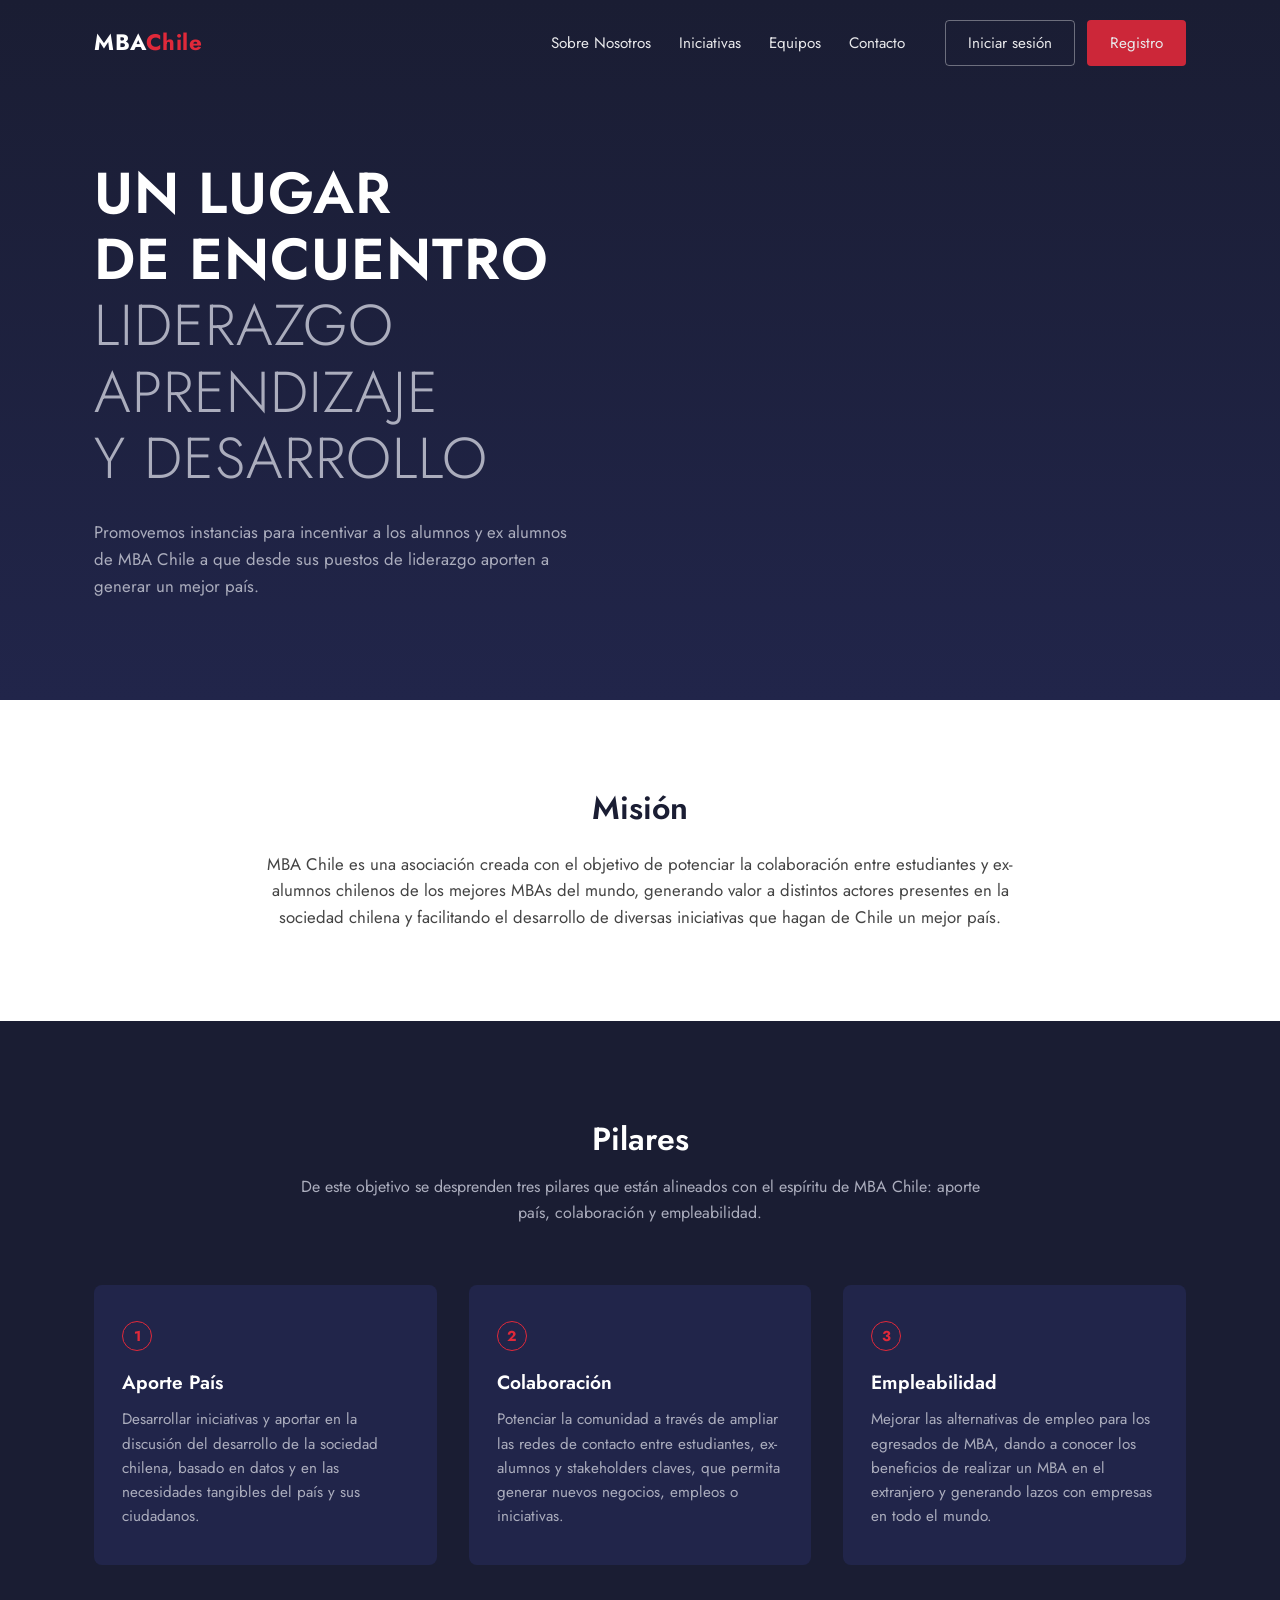
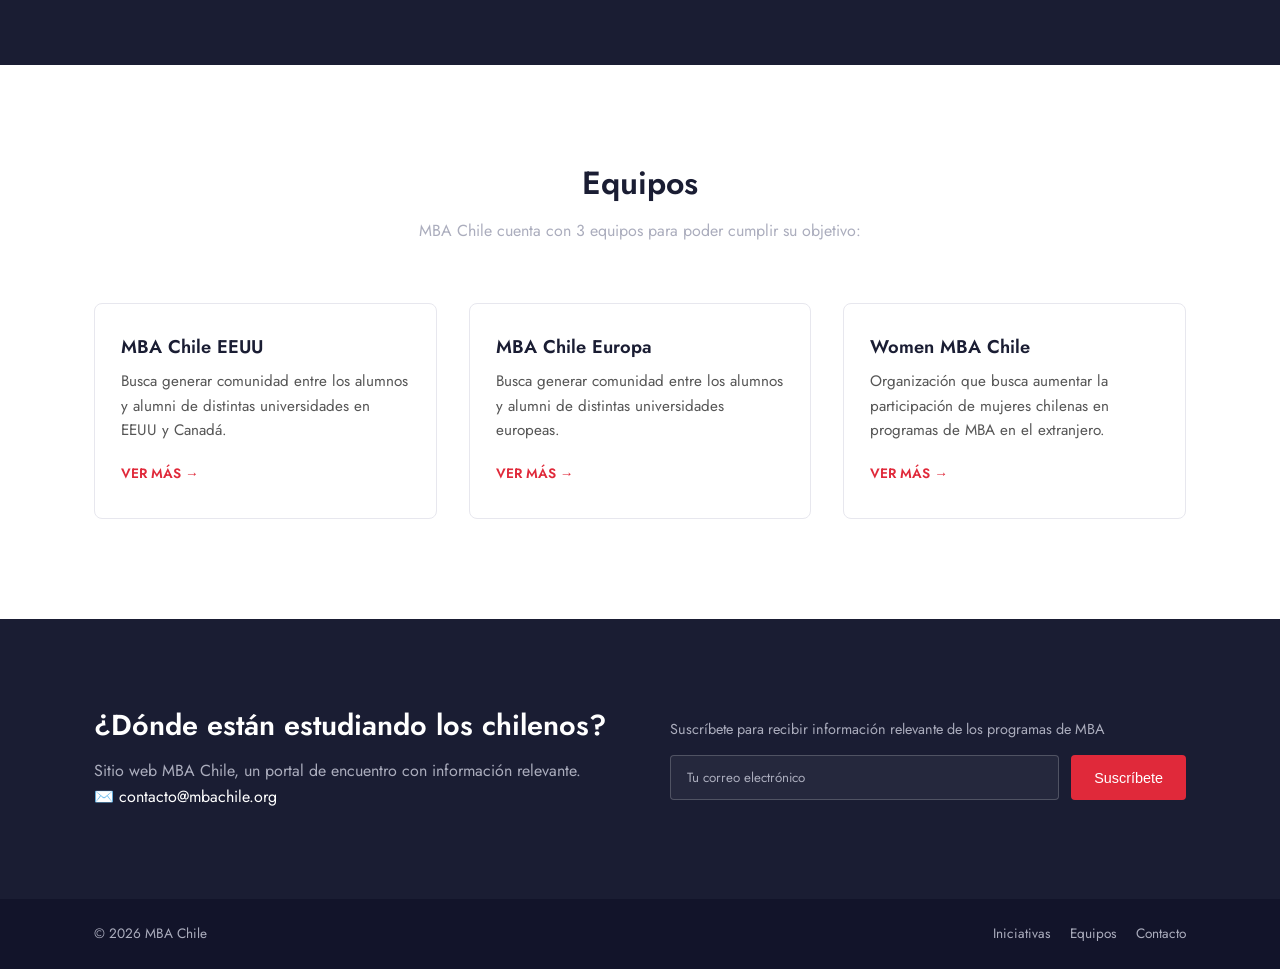
==== index.html @ 4d504f26 "Primera versión de la home de mbachile.org Basada en el estilo visual de mbachile.com: fondo azul ma" ====
<!DOCTYPE html>
<html lang="es">
<head>
  <meta charset="UTF-8">
  <meta name="viewport" content="width=device-width, initial-scale=1.0">
  <title>MBA Chile — Un lugar de encuentro</title>
  <meta name="description" content="MBA Chile: liderazgo, aprendizaje y desarrollo. Promovemos la colaboración entre estudiantes y ex-alumnos chilenos de los mejores MBAs del mundo.">
  <link rel="preconnect" href="https://fonts.googleapis.com">
  <link rel="preconnect" href="https://fonts.gstatic.com" crossorigin>
  <link href="https://fonts.googleapis.com/css2?family=Jost:wght@300;400;500;600;700&display=swap" rel="stylesheet">
  <link rel="stylesheet" href="css/style.css">
</head>
<body>

  <header class="site-header">
    <div class="container header-inner">
      <a href="#" class="logo">MBA<span>Chile</span></a>

      <button class="nav-toggle" id="navToggle" aria-label="Abrir menú" aria-expanded="false">
        <span></span><span></span><span></span>
      </button>

      <nav class="main-nav" id="mainNav">
        <ul>
          <li><a href="#mision">Sobre Nosotros</a></li>
          <li><a href="#pilares">Iniciativas</a></li>
          <li><a href="#equipos">Equipos</a></li>
          <li><a href="#contacto">Contacto</a></li>
        </ul>
        <div class="nav-actions">
          <a href="#" class="btn btn-ghost">Iniciar sesión</a>
          <a href="#" class="btn btn-primary">Registro</a>
        </div>
      </nav>
    </div>
  </header>

  <main>
    <section class="hero">
      <div class="container hero-inner">
        <h1>UN LUGAR<br>DE ENCUENTRO<br><span>LIDERAZGO</span><br><span>APRENDIZAJE</span><br><span>Y DESARROLLO</span></h1>
        <p class="hero-text">
          Promovemos instancias para incentivar a los alumnos y ex alumnos de MBA Chile
          a que desde sus puestos de liderazgo aporten a generar un mejor país.
        </p>
      </div>
    </section>

    <section id="mision" class="mision">
      <div class="container">
        <h2>Misión</h2>
        <p>
          MBA Chile es una asociación creada con el objetivo de potenciar la colaboración entre
          estudiantes y ex-alumnos chilenos de los mejores MBAs del mundo, generando valor a
          distintos actores presentes en la sociedad chilena y facilitando el desarrollo de
          diversas iniciativas que hagan de Chile un mejor país.
        </p>
      </div>
    </section>

    <section id="pilares" class="pilares">
      <div class="container">
        <h2>Pilares</h2>
        <p class="section-intro">
          De este objetivo se desprenden tres pilares que están alineados con el espíritu de MBA Chile:
          aporte país, colaboración y empleabilidad.
        </p>

        <div class="pilar-grid">
          <article class="pilar-card">
            <span class="pilar-num">1</span>
            <h3>Aporte País</h3>
            <p>Desarrollar iniciativas y aportar en la discusión del desarrollo de la sociedad
               chilena, basado en datos y en las necesidades tangibles del país y sus ciudadanos.</p>
          </article>

          <article class="pilar-card">
            <span class="pilar-num">2</span>
            <h3>Colaboración</h3>
            <p>Potenciar la comunidad a través de ampliar las redes de contacto entre estudiantes,
               ex-alumnos y stakeholders claves, que permita generar nuevos negocios, empleos o iniciativas.</p>
          </article>

          <article class="pilar-card">
            <span class="pilar-num">3</span>
            <h3>Empleabilidad</h3>
            <p>Mejorar las alternativas de empleo para los egresados de MBA, dando a conocer los
               beneficios de realizar un MBA en el extranjero y generando lazos con empresas en todo el mundo.</p>
          </article>
        </div>
      </div>
    </section>

    <section id="equipos" class="equipos">
      <div class="container">
        <h2>Equipos</h2>
        <p class="section-intro">MBA Chile cuenta con 3 equipos para poder cumplir su objetivo:</p>

        <div class="equipo-grid">
          <article class="equipo-card">
            <h3>MBA Chile EEUU</h3>
            <p>Busca generar comunidad entre los alumnos y alumni de distintas universidades en EEUU y Canadá.</p>
            <a href="#" class="link-arrow">VER MÁS →</a>
          </article>

          <article class="equipo-card">
            <h3>MBA Chile Europa</h3>
            <p>Busca generar comunidad entre los alumnos y alumni de distintas universidades europeas.</p>
            <a href="#" class="link-arrow">VER MÁS →</a>
          </article>

          <article class="equipo-card">
            <h3>Women MBA Chile</h3>
            <p>Organización que busca aumentar la participación de mujeres chilenas en programas de MBA en el extranjero.</p>
            <a href="#" class="link-arrow">VER MÁS →</a>
          </article>
        </div>
      </div>
    </section>

    <section id="contacto" class="newsletter">
      <div class="container newsletter-inner">
        <div>
          <h2>¿Dónde están estudiando los chilenos?</h2>
          <p>Sitio web MBA Chile, un portal de encuentro con información relevante.</p>
          <p class="contact-email">✉️ <a href="mailto:contacto@mbachile.org">contacto@mbachile.org</a></p>
        </div>
        <form class="newsletter-form" id="newsletterForm">
          <label for="email">Suscríbete para recibir información relevante de los programas de MBA</label>
          <div class="form-row">
            <input type="email" id="email" name="email" placeholder="Tu correo electrónico" required>
            <button type="submit" class="btn btn-primary">Suscríbete</button>
          </div>
        </form>
      </div>
    </section>
  </main>

  <footer class="site-footer">
    <div class="container footer-inner">
      <span>© <span id="year"></span> MBA Chile</span>
      <nav class="footer-nav">
        <a href="#pilares">Iniciativas</a>
        <a href="#equipos">Equipos</a>
        <a href="#contacto">Contacto</a>
      </nav>
    </div>
  </footer>

  <script src="js/main.js"></script>
</body>
</html>
---- css/style.css ----
/* ============ Variables / tema ============ */
:root {
  --color-bg-dark: #1a1d33;
  --color-bg-dark-alt: #21254a;
  --color-bg-light: #ffffff;
  --color-text-light: #ffffff;
  --color-text-muted: #abadbd;
  --color-text-dark: #1a1d33;
  --color-accent: #e0293a;
  --font-main: 'Jost', -apple-system, 'Segoe UI', Roboto, Arial, sans-serif;
  --container-width: 1140px;
}

/* ============ Reset básico ============ */
* { box-sizing: border-box; margin: 0; padding: 0; }

html { scroll-behavior: smooth; }

body {
  font-family: var(--font-main);
  color: var(--color-text-dark);
  background: var(--color-bg-light);
  line-height: 1.6;
}

img { max-width: 100%; display: block; }

a { text-decoration: none; color: inherit; }

ul { list-style: none; }

.container {
  width: 100%;
  max-width: var(--container-width);
  margin: 0 auto;
  padding: 0 24px;
}

h1, h2, h3 {
  font-weight: 600;
  line-height: 1.15;
}

/* ============ Botones ============ */
.btn {
  display: inline-block;
  padding: 10px 22px;
  border-radius: 4px;
  font-size: 0.9rem;
  font-weight: 500;
  transition: all 0.2s ease;
  border: 1px solid transparent;
  cursor: pointer;
}

.btn-primary {
  background: var(--color-accent);
  color: #fff;
}
.btn-primary:hover { background: #c71f2e; }

.btn-ghost {
  border-color: rgba(255, 255, 255, 0.4);
  color: inherit;
}
.btn-ghost:hover { border-color: var(--color-accent); color: var(--color-accent); }

/* ============ Header ============ */
.site-header {
  position: absolute;
  top: 0;
  left: 0;
  right: 0;
  z-index: 10;
  padding: 20px 0;
}

.header-inner {
  display: flex;
  align-items: center;
  justify-content: space-between;
}

.logo {
  font-size: 1.4rem;
  font-weight: 700;
  color: #fff;
  letter-spacing: 0.5px;
}
.logo span { color: var(--color-accent); }

.main-nav {
  display: flex;
  align-items: center;
  gap: 40px;
}

.main-nav ul {
  display: flex;
  gap: 28px;
}

.main-nav a {
  color: #fff;
  font-size: 0.95rem;
  font-weight: 400;
  opacity: 0.9;
}
.main-nav a:hover { opacity: 1; color: var(--color-accent); }

.nav-actions { display: flex; gap: 12px; }
.nav-actions .btn-ghost { color: #fff; }

.nav-toggle {
  display: none;
  flex-direction: column;
  gap: 5px;
  background: none;
  border: none;
  cursor: pointer;
  padding: 6px;
}
.nav-toggle span {
  width: 24px;
  height: 2px;
  background: #fff;
}

/* ============ Hero ============ */
.hero {
  background: linear-gradient(180deg, var(--color-bg-dark) 0%, var(--color-bg-dark-alt) 100%);
  color: #fff;
  padding: 160px 0 100px;
  min-height: 70vh;
  display: flex;
  align-items: center;
}

.hero h1 {
  font-size: clamp(2.2rem, 5vw, 3.6rem);
  letter-spacing: 1px;
}

.hero h1 span { color: var(--color-text-muted); font-weight: 300; }

.hero-text {
  margin-top: 28px;
  max-width: 480px;
  color: var(--color-text-muted);
  font-size: 1.05rem;
}

/* ============ Misión ============ */
.mision {
  padding: 90px 0;
  text-align: center;
}

.mision h2 { font-size: 2rem; margin-bottom: 24px; }

.mision p {
  max-width: 760px;
  margin: 0 auto;
  color: #444;
  font-size: 1.05rem;
}

/* ============ Pilares ============ */
.pilares {
  background: var(--color-bg-dark);
  color: #fff;
  padding: 100px 0;
}

.pilares h2, .equipos h2 {
  text-align: center;
  font-size: 2rem;
  margin-bottom: 16px;
}

.section-intro {
  text-align: center;
  max-width: 700px;
  margin: 0 auto 60px;
  color: var(--color-text-muted);
}

.pilar-grid, .equipo-grid {
  display: grid;
  grid-template-columns: repeat(3, 1fr);
  gap: 32px;
}

.pilar-card {
  background: var(--color-bg-dark-alt);
  border-radius: 8px;
  padding: 36px 28px;
  position: relative;
}

.pilar-num {
  display: inline-block;
  font-size: 0.9rem;
  font-weight: 700;
  color: var(--color-accent);
  border: 1px solid var(--color-accent);
  border-radius: 50%;
  width: 30px;
  height: 30px;
  line-height: 28px;
  text-align: center;
  margin-bottom: 20px;
}

.pilar-card h3 { margin-bottom: 14px; font-size: 1.2rem; }
.pilar-card p { color: var(--color-text-muted); font-size: 0.95rem; }

/* ============ Equipos ============ */
.equipos { padding: 100px 0; }

.equipo-card {
  border: 1px solid #e7e7ee;
  border-radius: 8px;
  padding: 32px 26px;
  transition: box-shadow 0.2s ease, transform 0.2s ease;
}
.equipo-card:hover { box-shadow: 0 10px 30px rgba(26,29,51,0.08); transform: translateY(-4px); }

.equipo-card h3 { font-size: 1.15rem; margin-bottom: 12px; color: var(--color-text-dark); }
.equipo-card p { color: #555; font-size: 0.95rem; margin-bottom: 18px; }

.link-arrow {
  font-size: 0.85rem;
  font-weight: 600;
  color: var(--color-accent);
}

/* ============ Newsletter / Contacto ============ */
.newsletter {
  background: var(--color-bg-dark);
  color: #fff;
  padding: 90px 0;
}

.newsletter-inner {
  display: grid;
  grid-template-columns: 1fr 1fr;
  gap: 60px;
  align-items: center;
}

.newsletter h2 { font-size: 1.8rem; margin-bottom: 16px; }
.newsletter p { color: var(--color-text-muted); }
.contact-email a { color: #fff; }
.contact-email a:hover { color: var(--color-accent); }

.newsletter-form label {
  display: block;
  margin-bottom: 14px;
  font-size: 0.9rem;
  color: var(--color-text-muted);
}

.form-row { display: flex; gap: 12px; }

.form-row input {
  flex: 1;
  padding: 12px 16px;
  border-radius: 4px;
  border: 1px solid rgba(255,255,255,0.2);
  background: rgba(255,255,255,0.05);
  color: #fff;
  font-family: var(--font-main);
}
.form-row input::placeholder { color: var(--color-text-muted); }
.form-row input:focus { outline: none; border-color: var(--color-accent); }

/* ============ Footer ============ */
.site-footer {
  background: #12142a;
  color: var(--color-text-muted);
  padding: 24px 0;
  font-size: 0.85rem;
}

.footer-inner {
  display: flex;
  justify-content: space-between;
  align-items: center;
  flex-wrap: wrap;
  gap: 12px;
}

.footer-nav { display: flex; gap: 20px; }
.footer-nav a:hover { color: #fff; }

/* ============ Responsive ============ */
@media (max-width: 900px) {
  .pilar-grid, .equipo-grid { grid-template-columns: 1fr; }
  .newsletter-inner { grid-template-columns: 1fr; }
}

@media (max-width: 768px) {
  .nav-toggle { display: flex; }

  .main-nav {
    position: fixed;
    top: 0;
    right: -100%;
    height: 100vh;
    width: 260px;
    background: var(--color-bg-dark);
    flex-direction: column;
    align-items: flex-start;
    padding: 100px 32px;
    gap: 32px;
    transition: right 0.3s ease;
  }
  .main-nav.open { right: 0; }
  .main-nav ul { flex-direction: column; gap: 20px; }
  .nav-actions { flex-direction: column; width: 100%; }

  .hero { padding: 130px 0 70px; text-align: left; }
  .form-row { flex-direction: column; }
}
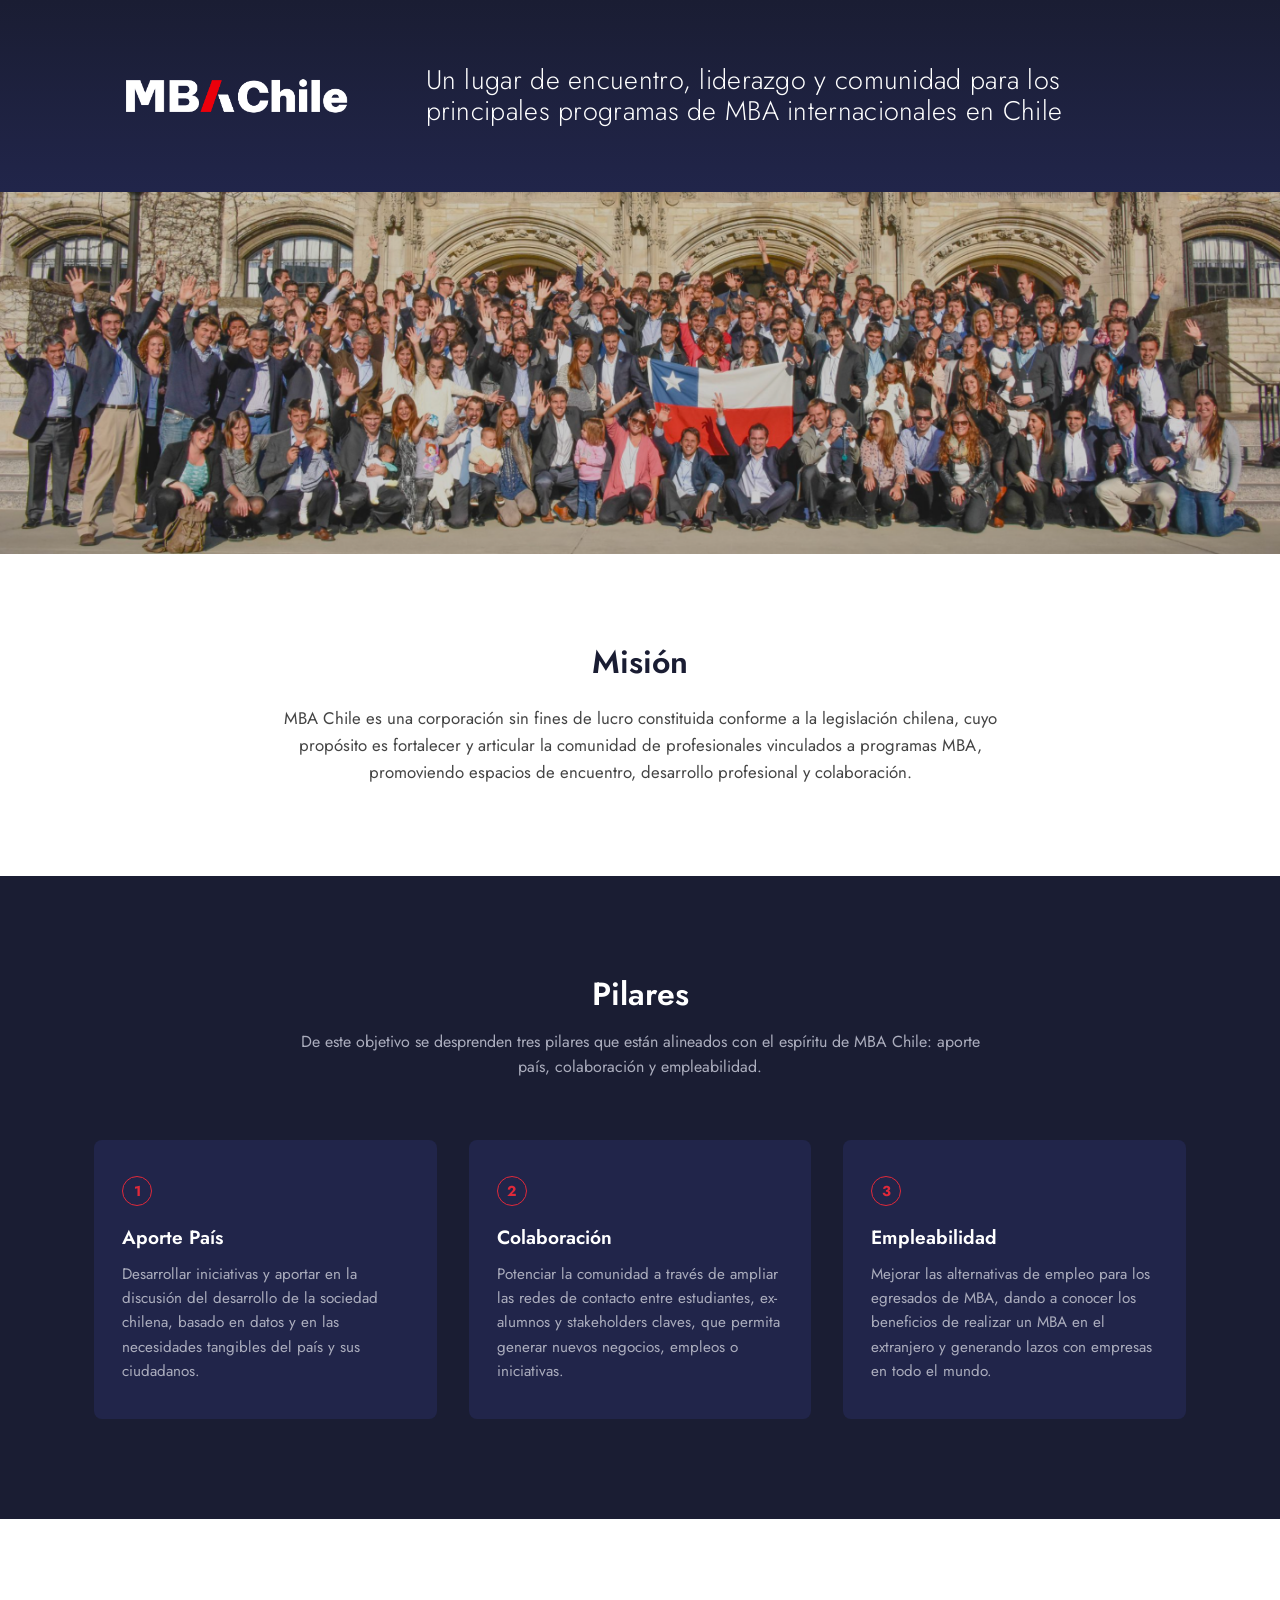
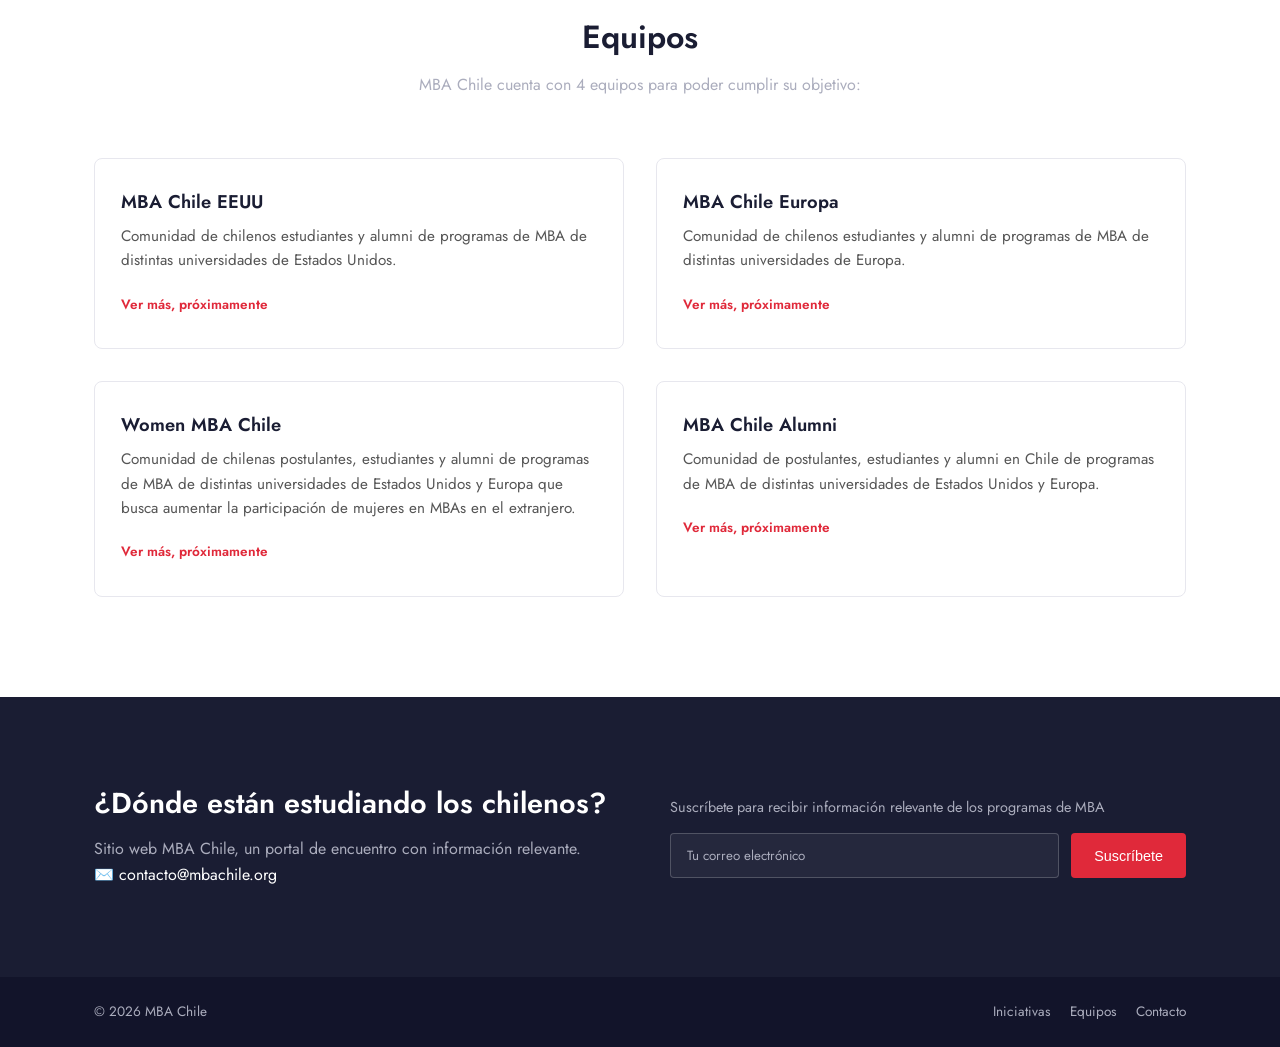
==== commit 2e914199: "Actualiza logo, hero y contenido de equipos - Reemplaza logo de texto por logo blanco oficial, agran" ====
--- a/index.html
+++ b/index.html
@@ -12,48 +12,28 @@
 </head>
 <body>
 
-  <header class="site-header">
-    <div class="container header-inner">
-      <a href="#" class="logo">MBA<span>Chile</span></a>
-
-      <button class="nav-toggle" id="navToggle" aria-label="Abrir menú" aria-expanded="false">
-        <span></span><span></span><span></span>
-      </button>
-
-      <nav class="main-nav" id="mainNav">
-        <ul>
-          <li><a href="#mision">Sobre Nosotros</a></li>
-          <li><a href="#pilares">Iniciativas</a></li>
-          <li><a href="#equipos">Equipos</a></li>
-          <li><a href="#contacto">Contacto</a></li>
-        </ul>
-        <div class="nav-actions">
-          <a href="#" class="btn btn-ghost">Iniciar sesión</a>
-          <a href="#" class="btn btn-primary">Registro</a>
-        </div>
-      </nav>
-    </div>
-  </header>
-
   <main>
     <section class="hero">
       <div class="container hero-inner">
-        <h1>UN LUGAR<br>DE ENCUENTRO<br><span>LIDERAZGO</span><br><span>APRENDIZAJE</span><br><span>Y DESARROLLO</span></h1>
-        <p class="hero-text">
-          Promovemos instancias para incentivar a los alumnos y ex alumnos de MBA Chile
-          a que desde sus puestos de liderazgo aporten a generar un mejor país.
-        </p>
+        <a href="#" class="logo">
+          <img src="img/logo-blanco.png" alt="MBA Chile" class="logo-img">
+        </a>
+        <h1>Un lugar de encuentro, liderazgo y comunidad para los principales programas de MBA internacionales en Chile</h1>
       </div>
+    </section>
+
+    <section class="hero-photo">
+      <img src="img/foto-comunidad.png" alt="Comunidad MBA Chile">
     </section>
 
     <section id="mision" class="mision">
       <div class="container">
         <h2>Misión</h2>
         <p>
-          MBA Chile es una asociación creada con el objetivo de potenciar la colaboración entre
-          estudiantes y ex-alumnos chilenos de los mejores MBAs del mundo, generando valor a
-          distintos actores presentes en la sociedad chilena y facilitando el desarrollo de
-          diversas iniciativas que hagan de Chile un mejor país.
+          MBA Chile es una corporación sin fines de lucro constituida conforme a la legislación
+          chilena, cuyo propósito es fortalecer y articular la comunidad de profesionales
+          vinculados a programas MBA, promoviendo espacios de encuentro, desarrollo profesional
+          y colaboración.
         </p>
       </div>
     </section>
@@ -94,25 +74,31 @@
     <section id="equipos" class="equipos">
       <div class="container">
         <h2>Equipos</h2>
-        <p class="section-intro">MBA Chile cuenta con 3 equipos para poder cumplir su objetivo:</p>
+        <p class="section-intro">MBA Chile cuenta con 4 equipos para poder cumplir su objetivo:</p>
 
         <div class="equipo-grid">
           <article class="equipo-card">
             <h3>MBA Chile EEUU</h3>
-            <p>Busca generar comunidad entre los alumnos y alumni de distintas universidades en EEUU y Canadá.</p>
-            <a href="#" class="link-arrow">VER MÁS →</a>
+            <p>Comunidad de chilenos estudiantes y alumni de programas de MBA de distintas universidades de Estados Unidos.</p>
+            <a href="#" class="link-arrow">Ver más, próximamente</a>
           </article>
 
           <article class="equipo-card">
             <h3>MBA Chile Europa</h3>
-            <p>Busca generar comunidad entre los alumnos y alumni de distintas universidades europeas.</p>
-            <a href="#" class="link-arrow">VER MÁS →</a>
+            <p>Comunidad de chilenos estudiantes y alumni de programas de MBA de distintas universidades de Europa.</p>
+            <a href="#" class="link-arrow">Ver más, próximamente</a>
           </article>
 
           <article class="equipo-card">
             <h3>Women MBA Chile</h3>
-            <p>Organización que busca aumentar la participación de mujeres chilenas en programas de MBA en el extranjero.</p>
-            <a href="#" class="link-arrow">VER MÁS →</a>
+            <p>Comunidad de chilenas postulantes, estudiantes y alumni de programas de MBA de distintas universidades de Estados Unidos y Europa que busca aumentar la participación de mujeres en MBAs en el extranjero.</p>
+            <a href="#" class="link-arrow">Ver más, próximamente</a>
+          </article>
+
+          <article class="equipo-card">
+            <h3>MBA Chile Alumni</h3>
+            <p>Comunidad de postulantes, estudiantes y alumni en Chile de programas de MBA de distintas universidades de Estados Unidos y Europa.</p>
+            <a href="#" class="link-arrow">Ver más, próximamente</a>
           </article>
         </div>
       </div>
--- a/css/style.css
+++ b/css/style.css
@@ -66,28 +66,17 @@
 .btn-ghost:hover { border-color: var(--color-accent); color: var(--color-accent); }
 
 /* ============ Header ============ */
-.site-header {
-  position: absolute;
-  top: 0;
-  left: 0;
-  right: 0;
-  z-index: 10;
-  padding: 20px 0;
-}
-
-.header-inner {
-  display: flex;
-  align-items: center;
-  justify-content: space-between;
-}
-
 .logo {
-  font-size: 1.4rem;
-  font-weight: 700;
-  color: #fff;
-  letter-spacing: 0.5px;
-}
-.logo span { color: var(--color-accent); }
+  display: inline-flex;
+  align-items: center;
+  flex-shrink: 0;
+}
+
+.logo-img {
+  height: 96px;
+  width: auto;
+  display: block;
+}
 
 .main-nav {
   display: flex;
@@ -130,18 +119,26 @@
 .hero {
   background: linear-gradient(180deg, var(--color-bg-dark) 0%, var(--color-bg-dark-alt) 100%);
   color: #fff;
-  padding: 160px 0 100px;
-  min-height: 70vh;
-  display: flex;
-  align-items: center;
+  padding: 48px 0;
+  min-height: unset;
+  display: flex;
+  align-items: center;
+}
+
+.hero-inner {
+  display: flex;
+  align-items: center;
+  justify-content: space-between;
+  gap: 48px;
 }
 
 .hero h1 {
-  font-size: clamp(2.2rem, 5vw, 3.6rem);
-  letter-spacing: 1px;
-}
-
-.hero h1 span { color: var(--color-text-muted); font-weight: 300; }
+  font-size: clamp(1.3rem, 2.1vw, 1.8rem);
+  font-weight: 300;
+  letter-spacing: 0.3px;
+  flex: 1;
+  text-align: left;
+}
 
 .hero-text {
   margin-top: 28px;
@@ -150,6 +147,13 @@
   font-size: 1.05rem;
 }
 
+/* ============ Foto comunidad ============ */
+.hero-photo img {
+  width: 100%;
+  height: auto;
+  display: block;
+}
+
 /* ============ Misión ============ */
 .mision {
   padding: 90px 0;
@@ -185,9 +189,15 @@
   color: var(--color-text-muted);
 }
 
-.pilar-grid, .equipo-grid {
+.pilar-grid {
   display: grid;
   grid-template-columns: repeat(3, 1fr);
+  gap: 32px;
+}
+
+.equipo-grid {
+  display: grid;
+  grid-template-columns: repeat(2, 1fr);
   gap: 32px;
 }
 
@@ -320,6 +330,7 @@
   .main-nav ul { flex-direction: column; gap: 20px; }
   .nav-actions { flex-direction: column; width: 100%; }
 
-  .hero { padding: 130px 0 70px; text-align: left; }
+  .hero-inner { flex-direction: column; align-items: flex-start; gap: 28px; }
+  .hero h1 { text-align: left; max-width: 100%; }
   .form-row { flex-direction: column; }
 }
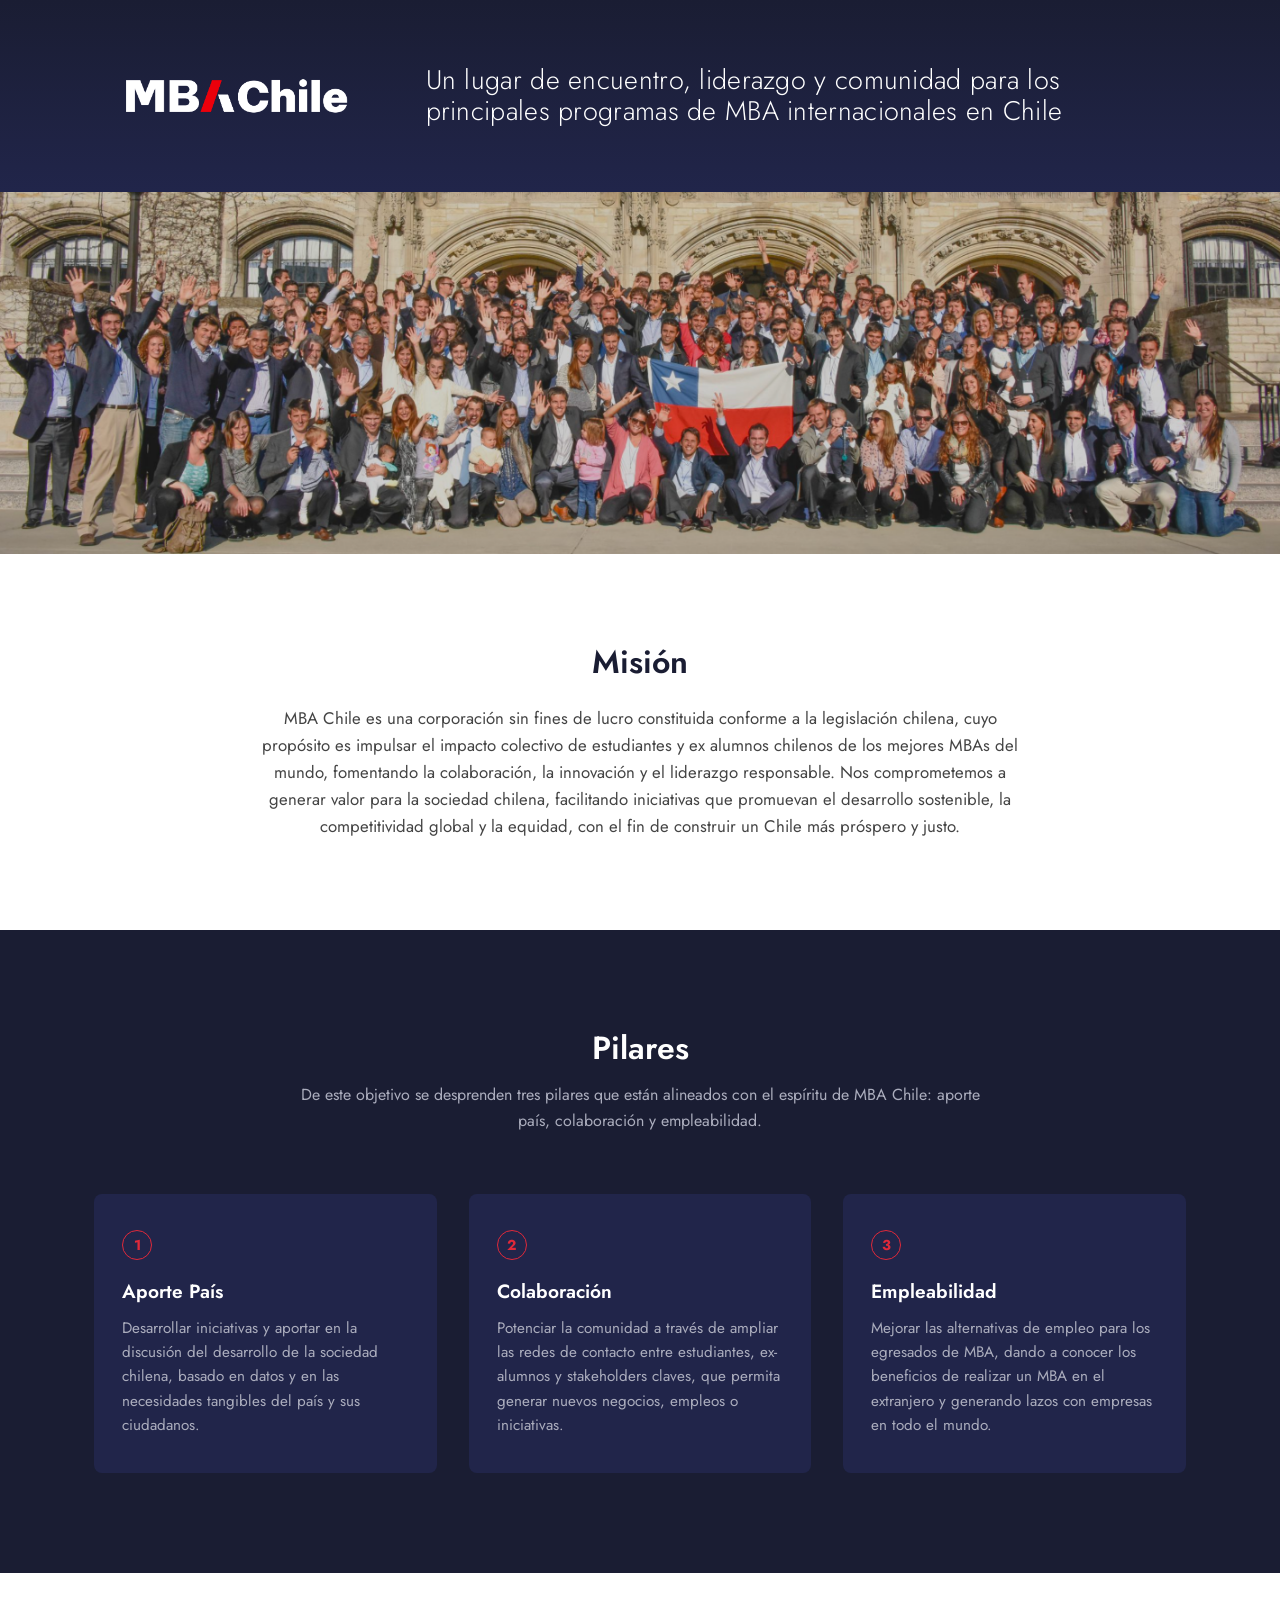
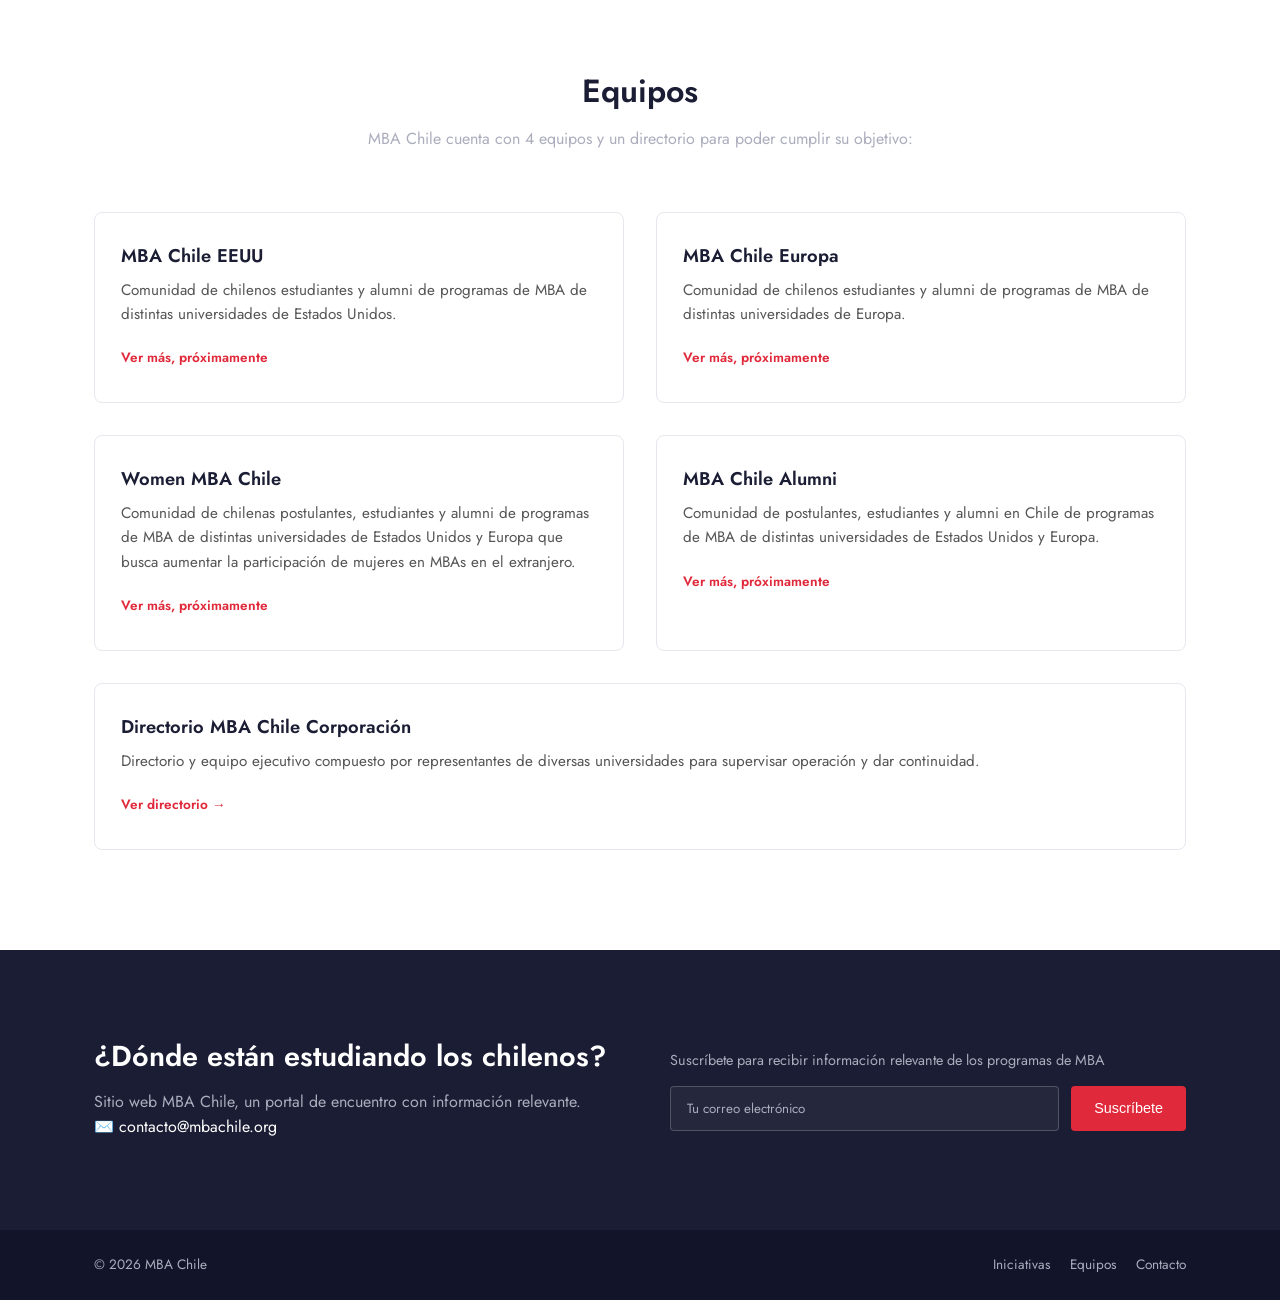
==== commit 921c6952: "Agrega página de Directorio con los 11 miembros del equipo - Actualiza texto de la Misión (home y di" ====
--- a/index.html
+++ b/index.html
@@ -31,9 +31,11 @@
         <h2>Misión</h2>
         <p>
           MBA Chile es una corporación sin fines de lucro constituida conforme a la legislación
-          chilena, cuyo propósito es fortalecer y articular la comunidad de profesionales
-          vinculados a programas MBA, promoviendo espacios de encuentro, desarrollo profesional
-          y colaboración.
+          chilena, cuyo propósito es impulsar el impacto colectivo de estudiantes y ex alumnos
+          chilenos de los mejores MBAs del mundo, fomentando la colaboración, la innovación y el
+          liderazgo responsable. Nos comprometemos a generar valor para la sociedad chilena,
+          facilitando iniciativas que promuevan el desarrollo sostenible, la competitividad
+          global y la equidad, con el fin de construir un Chile más próspero y justo.
         </p>
       </div>
     </section>
@@ -74,7 +76,7 @@
     <section id="equipos" class="equipos">
       <div class="container">
         <h2>Equipos</h2>
-        <p class="section-intro">MBA Chile cuenta con 4 equipos para poder cumplir su objetivo:</p>
+        <p class="section-intro">MBA Chile cuenta con 4 equipos y un directorio para poder cumplir su objetivo:</p>
 
         <div class="equipo-grid">
           <article class="equipo-card">
@@ -99,6 +101,12 @@
             <h3>MBA Chile Alumni</h3>
             <p>Comunidad de postulantes, estudiantes y alumni en Chile de programas de MBA de distintas universidades de Estados Unidos y Europa.</p>
             <a href="#" class="link-arrow">Ver más, próximamente</a>
+          </article>
+
+          <article class="equipo-card equipo-card-wide">
+            <h3>Directorio MBA Chile Corporación</h3>
+            <p>Directorio y equipo ejecutivo compuesto por representantes de diversas universidades para supervisar operación y dar continuidad.</p>
+            <a href="/directorio" class="link-arrow">Ver directorio →</a>
           </article>
         </div>
       </div>
--- a/css/style.css
+++ b/css/style.css
@@ -146,6 +146,91 @@
   color: var(--color-text-muted);
   font-size: 1.05rem;
 }
+
+/* ============ Header de páginas internas ============ */
+.hero-sub {
+  padding: 32px 0;
+  min-height: unset;
+}
+.hero-sub h1 {
+  font-size: clamp(1.3rem, 2.4vw, 1.8rem);
+  font-weight: 400;
+}
+
+.hero-mini {
+  padding: 6px 0;
+}
+.hero-mini .hero-inner {
+  justify-content: flex-start;
+}
+.hero-mini .logo-img {
+  height: 45px;
+}
+
+/* ============ Directorio ============ */
+.directorio {
+  padding: 30px 0 110px;
+}
+
+.directorio h2 { text-align: left; margin-bottom: 8px; }
+.directorio .section-intro { text-align: left; margin-left: 0; }
+
+.director-grid {
+  display: grid;
+  grid-template-columns: repeat(4, 1fr);
+  gap: 32px;
+}
+
+.director-card {
+  text-align: center;
+}
+
+.director-avatar {
+  width: 140px;
+  height: 140px;
+  margin: 0 auto 10px;
+  border-radius: 16px;
+  background: var(--color-bg-dark);
+  color: #fff;
+  display: flex;
+  align-items: center;
+  justify-content: center;
+  font-size: 2.2rem;
+  font-weight: 600;
+}
+
+.director-name-row {
+  display: flex;
+  align-items: center;
+  justify-content: center;
+  gap: 6px;
+  margin-bottom: 2px;
+}
+
+.director-avatar-photo {
+  padding: 0;
+  overflow: hidden;
+}
+.director-avatar-photo img {
+  width: 100%;
+  height: 100%;
+  object-fit: cover;
+}
+
+.director-card h3 { font-size: 1.05rem; margin-bottom: 2px; }
+.director-name-row h3 { margin-bottom: 0; }
+
+.director-linkedin {
+  display: inline-flex;
+  flex-shrink: 0;
+}
+.director-linkedin img {
+  width: 14px;
+  height: 14px;
+}
+.director-role { color: var(--color-bg-dark); font-weight: 600; font-size: 0.85rem; margin-bottom: 2px; }
+.director-university { font-style: italic; color: #666; font-size: 0.9rem; margin-bottom: 0; }
+.director-company { color: #666; font-size: 0.9rem; }
 
 /* ============ Foto comunidad ============ */
 .hero-photo img {
@@ -239,6 +324,10 @@
 .equipo-card h3 { font-size: 1.15rem; margin-bottom: 12px; color: var(--color-text-dark); }
 .equipo-card p { color: #555; font-size: 0.95rem; margin-bottom: 18px; }
 
+.equipo-card-wide {
+  grid-column: 1 / -1;
+}
+
 .link-arrow {
   font-size: 0.85rem;
   font-weight: 600;
@@ -308,6 +397,7 @@
 @media (max-width: 900px) {
   .pilar-grid, .equipo-grid { grid-template-columns: 1fr; }
   .newsletter-inner { grid-template-columns: 1fr; }
+  .director-grid { grid-template-columns: repeat(2, 1fr); }
 }
 
 @media (max-width: 768px) {
@@ -333,4 +423,5 @@
   .hero-inner { flex-direction: column; align-items: flex-start; gap: 28px; }
   .hero h1 { text-align: left; max-width: 100%; }
   .form-row { flex-direction: column; }
-}
+  .director-grid { grid-template-columns: 1fr; }
+}
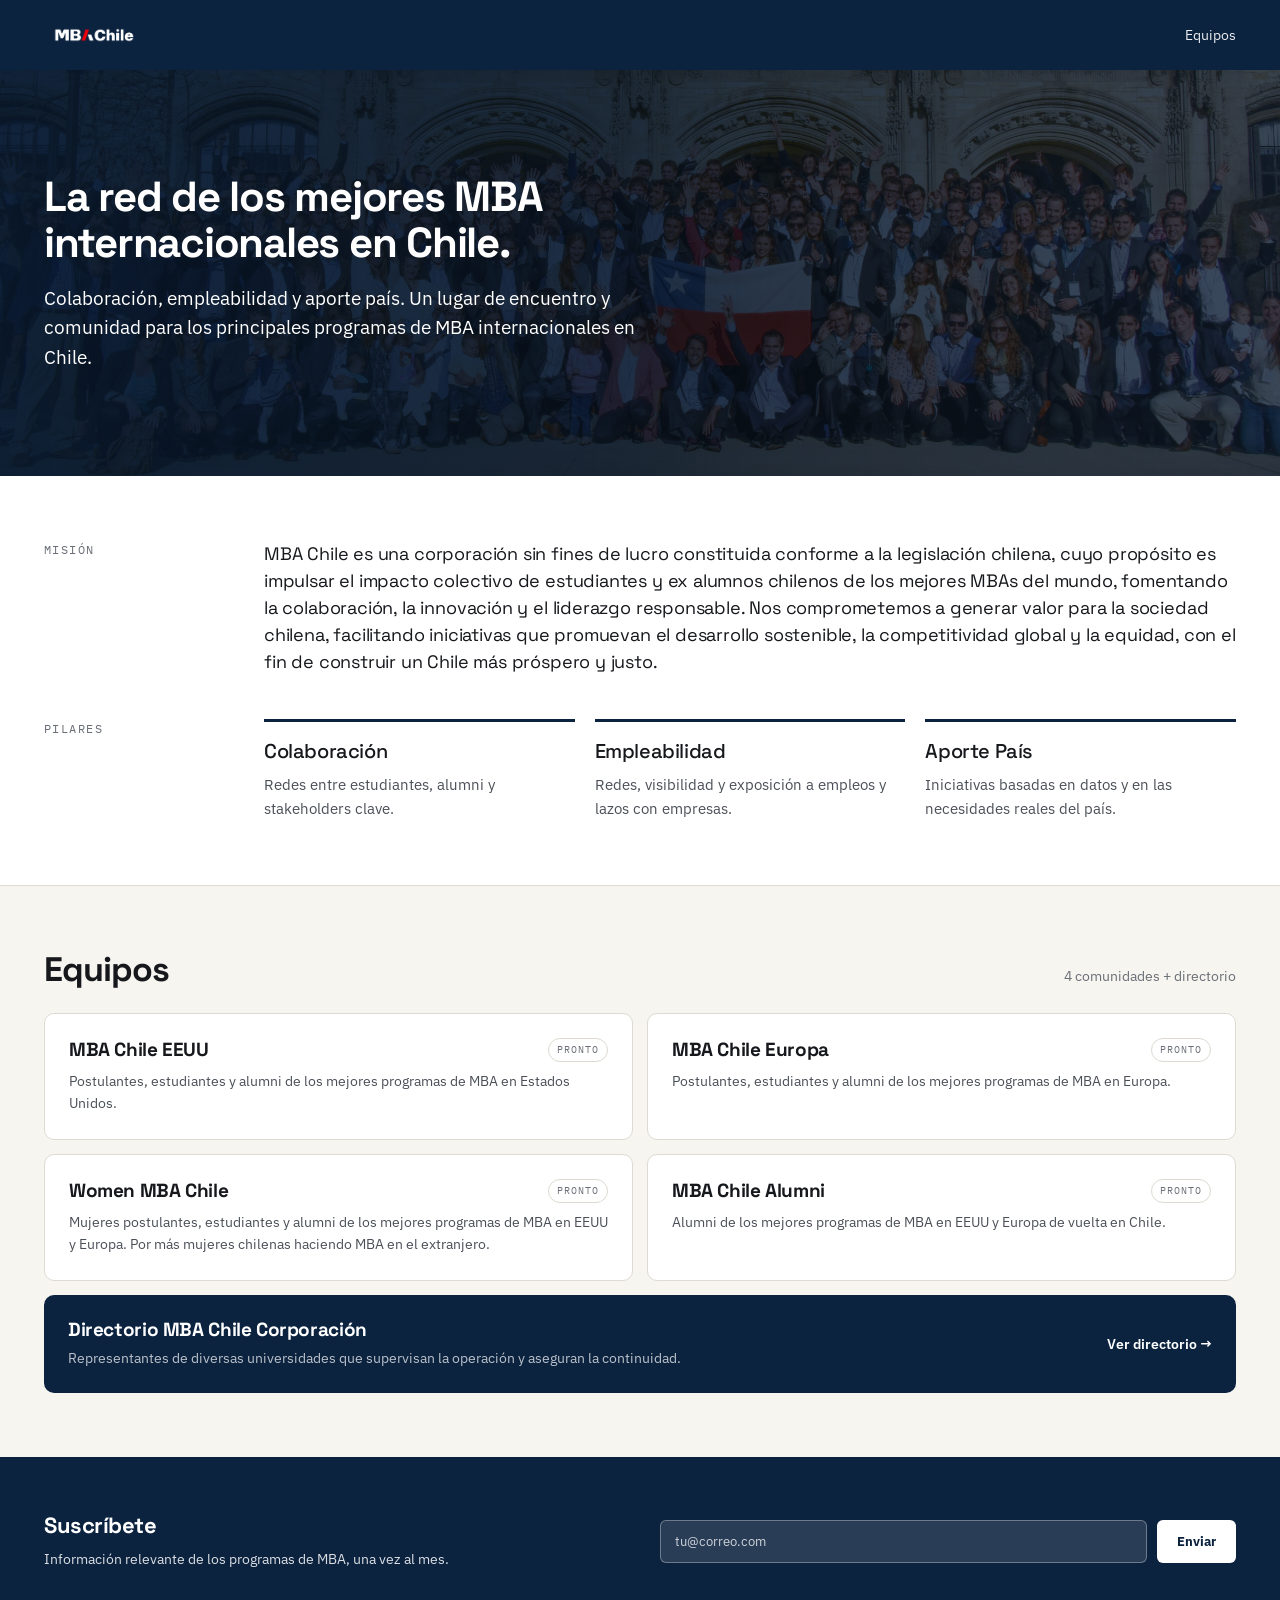
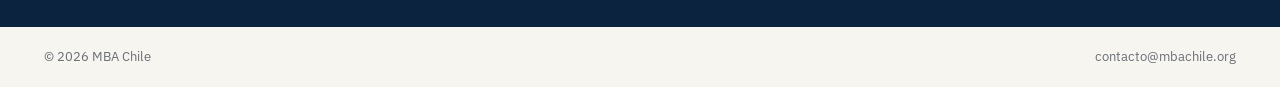
==== commit a222075f: "Rediseña el home según handoff de diseño - Nuevo header (logo + menú "Equipos" con dropdown a /direc" ====
--- a/index.html
+++ b/index.html
@@ -4,142 +4,151 @@
   <meta charset="UTF-8">
   <meta name="viewport" content="width=device-width, initial-scale=1.0">
   <title>MBA Chile — Un lugar de encuentro</title>
-  <meta name="description" content="MBA Chile: liderazgo, aprendizaje y desarrollo. Promovemos la colaboración entre estudiantes y ex-alumnos chilenos de los mejores MBAs del mundo.">
+  <meta name="description" content="La red de los mejores MBA internacionales en Chile. Colaboración, empleabilidad y aporte país.">
   <link rel="preconnect" href="https://fonts.googleapis.com">
   <link rel="preconnect" href="https://fonts.gstatic.com" crossorigin>
-  <link href="https://fonts.googleapis.com/css2?family=Jost:wght@300;400;500;600;700&display=swap" rel="stylesheet">
+  <link href="https://fonts.googleapis.com/css2?family=IBM+Plex+Sans:wght@300;400;500;600&family=IBM+Plex+Mono:wght@400;500&family=Space+Grotesk:wght@400;500;700&display=swap" rel="stylesheet">
   <link rel="stylesheet" href="css/style.css">
 </head>
 <body>
 
-  <main>
-    <section class="hero">
-      <div class="container hero-inner">
-        <a href="#" class="logo">
-          <img src="img/logo-blanco.png" alt="MBA Chile" class="logo-img">
-        </a>
-        <h1>Un lugar de encuentro, liderazgo y comunidad para los principales programas de MBA internacionales en Chile</h1>
-      </div>
-    </section>
+  <div class="home-wrap">
 
-    <section class="hero-photo">
-      <img src="img/foto-comunidad.png" alt="Comunidad MBA Chile">
-    </section>
+    <header class="home-header">
+      <a href="/" class="home-logo">
+        <img src="img/logo-blanco.png" alt="MBA Chile" class="home-logo-img">
+      </a>
+      <nav class="home-nav">
+        <div class="home-nav-item">
+          <a href="#equipos">Equipos</a>
+          <div class="home-nav-dropdown">
+            <div class="home-nav-dropdown-inner">
+              <a href="/directorio">Directorio</a>
+            </div>
+          </div>
+        </div>
+      </nav>
+    </header>
 
-    <section id="mision" class="mision">
-      <div class="container">
-        <h2>Misión</h2>
-        <p>
-          MBA Chile es una corporación sin fines de lucro constituida conforme a la legislación
-          chilena, cuyo propósito es impulsar el impacto colectivo de estudiantes y ex alumnos
-          chilenos de los mejores MBAs del mundo, fomentando la colaboración, la innovación y el
-          liderazgo responsable. Nos comprometemos a generar valor para la sociedad chilena,
-          facilitando iniciativas que promuevan el desarrollo sostenible, la competitividad
-          global y la equidad, con el fin de construir un Chile más próspero y justo.
-        </p>
-      </div>
-    </section>
+    <main>
+      <section class="home-hero">
+        <div class="home-hero-veil home-hero-veil-1"></div>
+        <div class="home-hero-veil home-hero-veil-2"></div>
+        <div class="home-hero-content">
+          <h1>La red de los mejores MBA internacionales en Chile.</h1>
+          <p>Colaboración, empleabilidad y aporte país. Un lugar de encuentro y comunidad para los principales programas de MBA internacionales en Chile.</p>
+        </div>
+      </section>
 
-    <section id="pilares" class="pilares">
-      <div class="container">
-        <h2>Pilares</h2>
-        <p class="section-intro">
-          De este objetivo se desprenden tres pilares que están alineados con el espíritu de MBA Chile:
-          aporte país, colaboración y empleabilidad.
-        </p>
+      <section class="home-section home-mission-pilares">
+        <div class="home-row">
+          <div class="home-label">Misión</div>
+          <p class="home-mission-text">
+            MBA Chile es una corporación sin fines de lucro constituida conforme a la legislación
+            chilena, cuyo propósito es impulsar el impacto colectivo de estudiantes y ex alumnos
+            chilenos de los mejores MBAs del mundo, fomentando la colaboración, la innovación y el
+            liderazgo responsable. Nos comprometemos a generar valor para la sociedad chilena,
+            facilitando iniciativas que promuevan el desarrollo sostenible, la competitividad
+            global y la equidad, con el fin de construir un Chile más próspero y justo.
+          </p>
+        </div>
 
-        <div class="pilar-grid">
-          <article class="pilar-card">
-            <span class="pilar-num">1</span>
-            <h3>Aporte País</h3>
-            <p>Desarrollar iniciativas y aportar en la discusión del desarrollo de la sociedad
-               chilena, basado en datos y en las necesidades tangibles del país y sus ciudadanos.</p>
+        <div class="home-row">
+          <div class="home-label">Pilares</div>
+          <div class="home-pilares-grid">
+            <div class="home-pilar">
+              <h3>Colaboración</h3>
+              <p>Redes entre estudiantes, alumni y stakeholders clave.</p>
+            </div>
+            <div class="home-pilar">
+              <h3>Empleabilidad</h3>
+              <p>Redes, visibilidad y exposición a empleos y lazos con empresas.</p>
+            </div>
+            <div class="home-pilar">
+              <h3>Aporte País</h3>
+              <p>Iniciativas basadas en datos y en las necesidades reales del país.</p>
+            </div>
+          </div>
+        </div>
+      </section>
+
+      <section id="equipos" class="home-section home-equipos">
+        <div class="home-equipos-header">
+          <h2>Equipos</h2>
+          <span>4 comunidades + directorio</span>
+        </div>
+
+        <div class="home-equipos-grid">
+          <article class="home-team-card">
+            <div class="home-team-card-top">
+              <h3>MBA Chile EEUU</h3>
+              <span class="home-badge">PRONTO</span>
+            </div>
+            <p>Postulantes, estudiantes y alumni de los mejores programas de MBA en Estados Unidos.</p>
           </article>
 
-          <article class="pilar-card">
-            <span class="pilar-num">2</span>
-            <h3>Colaboración</h3>
-            <p>Potenciar la comunidad a través de ampliar las redes de contacto entre estudiantes,
-               ex-alumnos y stakeholders claves, que permita generar nuevos negocios, empleos o iniciativas.</p>
+          <article class="home-team-card">
+            <div class="home-team-card-top">
+              <h3>MBA Chile Europa</h3>
+              <span class="home-badge">PRONTO</span>
+            </div>
+            <p>Postulantes, estudiantes y alumni de los mejores programas de MBA en Europa.</p>
           </article>
 
-          <article class="pilar-card">
-            <span class="pilar-num">3</span>
-            <h3>Empleabilidad</h3>
-            <p>Mejorar las alternativas de empleo para los egresados de MBA, dando a conocer los
-               beneficios de realizar un MBA en el extranjero y generando lazos con empresas en todo el mundo.</p>
-          </article>
-        </div>
-      </div>
-    </section>
-
-    <section id="equipos" class="equipos">
-      <div class="container">
-        <h2>Equipos</h2>
-        <p class="section-intro">MBA Chile cuenta con 4 equipos y un directorio para poder cumplir su objetivo:</p>
-
-        <div class="equipo-grid">
-          <article class="equipo-card">
-            <h3>MBA Chile EEUU</h3>
-            <p>Comunidad de chilenos estudiantes y alumni de programas de MBA de distintas universidades de Estados Unidos.</p>
-            <a href="#" class="link-arrow">Ver más, próximamente</a>
+          <article class="home-team-card">
+            <div class="home-team-card-top">
+              <h3>Women MBA Chile</h3>
+              <span class="home-badge">PRONTO</span>
+            </div>
+            <p>Mujeres postulantes, estudiantes y alumni de los mejores programas de MBA en EEUU y Europa. Por más mujeres chilenas haciendo MBA en el extranjero.</p>
           </article>
 
-          <article class="equipo-card">
-            <h3>MBA Chile Europa</h3>
-            <p>Comunidad de chilenos estudiantes y alumni de programas de MBA de distintas universidades de Europa.</p>
-            <a href="#" class="link-arrow">Ver más, próximamente</a>
+          <article class="home-team-card">
+            <div class="home-team-card-top">
+              <h3>MBA Chile Alumni</h3>
+              <span class="home-badge">PRONTO</span>
+            </div>
+            <p>Alumni de los mejores programas de MBA en EEUU y Europa de vuelta en Chile.</p>
           </article>
 
-          <article class="equipo-card">
-            <h3>Women MBA Chile</h3>
-            <p>Comunidad de chilenas postulantes, estudiantes y alumni de programas de MBA de distintas universidades de Estados Unidos y Europa que busca aumentar la participación de mujeres en MBAs en el extranjero.</p>
-            <a href="#" class="link-arrow">Ver más, próximamente</a>
-          </article>
+          <a href="/directorio" class="home-directorio-card">
+            <div>
+              <h3>Directorio MBA Chile Corporación</h3>
+              <p>Representantes de diversas universidades que supervisan la operación y aseguran la continuidad.</p>
+            </div>
+            <span>Ver directorio →</span>
+          </a>
+        </div>
+      </section>
 
-          <article class="equipo-card">
-            <h3>MBA Chile Alumni</h3>
-            <p>Comunidad de postulantes, estudiantes y alumni en Chile de programas de MBA de distintas universidades de Estados Unidos y Europa.</p>
-            <a href="#" class="link-arrow">Ver más, próximamente</a>
-          </article>
+      <section class="home-section home-map" hidden>
+        <div class="home-map-header">
+          <h2>¿Dónde están estudiando los chilenos?</h2>
+          <a href="#">Explorar mapa →</a>
+        </div>
+        <div class="home-map-placeholder">
+          <span>mapa interactivo · escuelas con chilenos</span>
+        </div>
+      </section>
 
-          <article class="equipo-card equipo-card-wide">
-            <h3>Directorio MBA Chile Corporación</h3>
-            <p>Directorio y equipo ejecutivo compuesto por representantes de diversas universidades para supervisar operación y dar continuidad.</p>
-            <a href="/directorio" class="link-arrow">Ver directorio →</a>
-          </article>
+      <section id="contacto" class="home-subscribe">
+        <div>
+          <h2>Suscríbete</h2>
+          <p>Información relevante de los programas de MBA, una vez al mes.</p>
         </div>
-      </div>
-    </section>
+        <form class="home-subscribe-form" id="newsletterForm">
+          <input type="email" id="email" name="email" placeholder="tu@correo.com" required>
+          <button type="submit">Enviar</button>
+        </form>
+      </section>
+    </main>
 
-    <section id="contacto" class="newsletter">
-      <div class="container newsletter-inner">
-        <div>
-          <h2>¿Dónde están estudiando los chilenos?</h2>
-          <p>Sitio web MBA Chile, un portal de encuentro con información relevante.</p>
-          <p class="contact-email">✉️ <a href="mailto:contacto@mbachile.org">contacto@mbachile.org</a></p>
-        </div>
-        <form class="newsletter-form" id="newsletterForm">
-          <label for="email">Suscríbete para recibir información relevante de los programas de MBA</label>
-          <div class="form-row">
-            <input type="email" id="email" name="email" placeholder="Tu correo electrónico" required>
-            <button type="submit" class="btn btn-primary">Suscríbete</button>
-          </div>
-        </form>
-      </div>
-    </section>
-  </main>
+    <footer class="home-footer">
+      <span>© <span id="year"></span> MBA Chile</span>
+      <a href="mailto:contacto@mbachile.org">contacto@mbachile.org</a>
+    </footer>
 
-  <footer class="site-footer">
-    <div class="container footer-inner">
-      <span>© <span id="year"></span> MBA Chile</span>
-      <nav class="footer-nav">
-        <a href="#pilares">Iniciativas</a>
-        <a href="#equipos">Equipos</a>
-        <a href="#contacto">Contacto</a>
-      </nav>
-    </div>
-  </footer>
+  </div>
 
   <script src="js/main.js"></script>
 </body>
--- a/css/style.css
+++ b/css/style.css
@@ -41,30 +41,6 @@
   line-height: 1.15;
 }
 
-/* ============ Botones ============ */
-.btn {
-  display: inline-block;
-  padding: 10px 22px;
-  border-radius: 4px;
-  font-size: 0.9rem;
-  font-weight: 500;
-  transition: all 0.2s ease;
-  border: 1px solid transparent;
-  cursor: pointer;
-}
-
-.btn-primary {
-  background: var(--color-accent);
-  color: #fff;
-}
-.btn-primary:hover { background: #c71f2e; }
-
-.btn-ghost {
-  border-color: rgba(255, 255, 255, 0.4);
-  color: inherit;
-}
-.btn-ghost:hover { border-color: var(--color-accent); color: var(--color-accent); }
-
 /* ============ Header ============ */
 .logo {
   display: inline-flex;
@@ -78,43 +54,6 @@
   display: block;
 }
 
-.main-nav {
-  display: flex;
-  align-items: center;
-  gap: 40px;
-}
-
-.main-nav ul {
-  display: flex;
-  gap: 28px;
-}
-
-.main-nav a {
-  color: #fff;
-  font-size: 0.95rem;
-  font-weight: 400;
-  opacity: 0.9;
-}
-.main-nav a:hover { opacity: 1; color: var(--color-accent); }
-
-.nav-actions { display: flex; gap: 12px; }
-.nav-actions .btn-ghost { color: #fff; }
-
-.nav-toggle {
-  display: none;
-  flex-direction: column;
-  gap: 5px;
-  background: none;
-  border: none;
-  cursor: pointer;
-  padding: 6px;
-}
-.nav-toggle span {
-  width: 24px;
-  height: 2px;
-  background: #fff;
-}
-
 /* ============ Hero ============ */
 .hero {
   background: linear-gradient(180deg, var(--color-bg-dark) 0%, var(--color-bg-dark-alt) 100%);
@@ -130,21 +69,6 @@
   align-items: center;
   justify-content: space-between;
   gap: 48px;
-}
-
-.hero h1 {
-  font-size: clamp(1.3rem, 2.1vw, 1.8rem);
-  font-weight: 300;
-  letter-spacing: 0.3px;
-  flex: 1;
-  text-align: left;
-}
-
-.hero-text {
-  margin-top: 28px;
-  max-width: 480px;
-  color: var(--color-text-muted);
-  font-size: 1.05rem;
 }
 
 /* ============ Header de páginas internas ============ */
@@ -173,6 +97,13 @@
 }
 
 .directorio h2 { text-align: left; margin-bottom: 8px; }
+
+.section-intro {
+  text-align: center;
+  max-width: 700px;
+  margin: 0 auto 60px;
+  color: var(--color-text-muted);
+}
 .directorio .section-intro { text-align: left; margin-left: 0; }
 
 .director-grid {
@@ -232,148 +163,6 @@
 .director-university { font-style: italic; color: #666; font-size: 0.9rem; margin-bottom: 0; }
 .director-company { color: #666; font-size: 0.9rem; }
 
-/* ============ Foto comunidad ============ */
-.hero-photo img {
-  width: 100%;
-  height: auto;
-  display: block;
-}
-
-/* ============ Misión ============ */
-.mision {
-  padding: 90px 0;
-  text-align: center;
-}
-
-.mision h2 { font-size: 2rem; margin-bottom: 24px; }
-
-.mision p {
-  max-width: 760px;
-  margin: 0 auto;
-  color: #444;
-  font-size: 1.05rem;
-}
-
-/* ============ Pilares ============ */
-.pilares {
-  background: var(--color-bg-dark);
-  color: #fff;
-  padding: 100px 0;
-}
-
-.pilares h2, .equipos h2 {
-  text-align: center;
-  font-size: 2rem;
-  margin-bottom: 16px;
-}
-
-.section-intro {
-  text-align: center;
-  max-width: 700px;
-  margin: 0 auto 60px;
-  color: var(--color-text-muted);
-}
-
-.pilar-grid {
-  display: grid;
-  grid-template-columns: repeat(3, 1fr);
-  gap: 32px;
-}
-
-.equipo-grid {
-  display: grid;
-  grid-template-columns: repeat(2, 1fr);
-  gap: 32px;
-}
-
-.pilar-card {
-  background: var(--color-bg-dark-alt);
-  border-radius: 8px;
-  padding: 36px 28px;
-  position: relative;
-}
-
-.pilar-num {
-  display: inline-block;
-  font-size: 0.9rem;
-  font-weight: 700;
-  color: var(--color-accent);
-  border: 1px solid var(--color-accent);
-  border-radius: 50%;
-  width: 30px;
-  height: 30px;
-  line-height: 28px;
-  text-align: center;
-  margin-bottom: 20px;
-}
-
-.pilar-card h3 { margin-bottom: 14px; font-size: 1.2rem; }
-.pilar-card p { color: var(--color-text-muted); font-size: 0.95rem; }
-
-/* ============ Equipos ============ */
-.equipos { padding: 100px 0; }
-
-.equipo-card {
-  border: 1px solid #e7e7ee;
-  border-radius: 8px;
-  padding: 32px 26px;
-  transition: box-shadow 0.2s ease, transform 0.2s ease;
-}
-.equipo-card:hover { box-shadow: 0 10px 30px rgba(26,29,51,0.08); transform: translateY(-4px); }
-
-.equipo-card h3 { font-size: 1.15rem; margin-bottom: 12px; color: var(--color-text-dark); }
-.equipo-card p { color: #555; font-size: 0.95rem; margin-bottom: 18px; }
-
-.equipo-card-wide {
-  grid-column: 1 / -1;
-}
-
-.link-arrow {
-  font-size: 0.85rem;
-  font-weight: 600;
-  color: var(--color-accent);
-}
-
-/* ============ Newsletter / Contacto ============ */
-.newsletter {
-  background: var(--color-bg-dark);
-  color: #fff;
-  padding: 90px 0;
-}
-
-.newsletter-inner {
-  display: grid;
-  grid-template-columns: 1fr 1fr;
-  gap: 60px;
-  align-items: center;
-}
-
-.newsletter h2 { font-size: 1.8rem; margin-bottom: 16px; }
-.newsletter p { color: var(--color-text-muted); }
-.contact-email a { color: #fff; }
-.contact-email a:hover { color: var(--color-accent); }
-
-.newsletter-form label {
-  display: block;
-  margin-bottom: 14px;
-  font-size: 0.9rem;
-  color: var(--color-text-muted);
-}
-
-.form-row { display: flex; gap: 12px; }
-
-.form-row input {
-  flex: 1;
-  padding: 12px 16px;
-  border-radius: 4px;
-  border: 1px solid rgba(255,255,255,0.2);
-  background: rgba(255,255,255,0.05);
-  color: #fff;
-  font-family: var(--font-main);
-}
-.form-row input::placeholder { color: var(--color-text-muted); }
-.form-row input:focus { outline: none; border-color: var(--color-accent); }
-
 /* ============ Footer ============ */
 .site-footer {
   background: #12142a;
@@ -393,35 +182,455 @@
 .footer-nav { display: flex; gap: 20px; }
 .footer-nav a:hover { color: #fff; }
 
-/* ============ Responsive ============ */
+/* ============ Responsive (páginas internas) ============ */
 @media (max-width: 900px) {
-  .pilar-grid, .equipo-grid { grid-template-columns: 1fr; }
-  .newsletter-inner { grid-template-columns: 1fr; }
   .director-grid { grid-template-columns: repeat(2, 1fr); }
 }
 
 @media (max-width: 768px) {
-  .nav-toggle { display: flex; }
-
-  .main-nav {
-    position: fixed;
-    top: 0;
-    right: -100%;
-    height: 100vh;
-    width: 260px;
-    background: var(--color-bg-dark);
-    flex-direction: column;
-    align-items: flex-start;
-    padding: 100px 32px;
-    gap: 32px;
-    transition: right 0.3s ease;
+  .director-grid { grid-template-columns: 1fr; }
+}
+
+/* ============================================================
+   HOME — rediseño (mbachile.org)
+   Namespaced under .home-wrap to avoid touching shared/legacy
+   classes (.hero, .logo, .container, /directorio, etc.)
+   ============================================================ */
+.home-wrap {
+  --mba-azul: #0C2340;
+  --mba-tinta: #16181C;
+  --mba-tinta-media: #4B4F57;
+  --mba-tinta-suave: #6A6E76;
+  --mba-hueso: #F7F5F0;
+  --mba-borde: #DEDAD2;
+
+  max-width: 1440px;
+  margin: 0 auto;
+  overflow: hidden;
+  background: var(--mba-hueso);
+  color: var(--mba-tinta);
+  font-family: 'IBM Plex Sans', system-ui, sans-serif;
+}
+
+.home-wrap a { color: inherit; text-decoration: none; }
+.home-wrap a:hover { opacity: .78; }
+.home-wrap h1, .home-wrap h2, .home-wrap h3 { font-weight: 700; line-height: 1.15; }
+
+/* ---- Header ---- */
+.home-header {
+  display: flex;
+  align-items: center;
+  justify-content: space-between;
+  padding: 18px 44px;
+  background: var(--mba-azul);
+}
+
+.home-logo { display: flex; align-items: center; }
+.home-logo-img { height: 34px; width: auto; display: block; }
+
+.home-nav { display: flex; gap: 28px; font-size: 14px; color: rgba(255,255,255,.92); }
+
+.home-nav-item { position: relative; }
+
+.home-nav-dropdown {
+  position: absolute;
+  top: 100%;
+  right: 0;
+  padding-top: 12px;
+  opacity: 0;
+  visibility: hidden;
+  transform: translateY(-4px);
+  transition: opacity .15s ease, transform .15s ease, visibility .15s;
+  z-index: 20;
+}
+
+.home-nav-item:hover .home-nav-dropdown,
+.home-nav-item:focus-within .home-nav-dropdown {
+  opacity: 1;
+  visibility: visible;
+  transform: translateY(0);
+}
+
+.home-nav-dropdown-inner {
+  background: #fff;
+  border: 1px solid var(--mba-borde);
+  border-radius: 8px;
+  padding: 6px;
+  min-width: 150px;
+  box-shadow: 0 12px 24px rgba(12,35,64,.18);
+}
+
+.home-nav-dropdown a {
+  display: block;
+  padding: 8px 12px;
+  border-radius: 6px;
+  font-size: 14px;
+  color: var(--mba-tinta);
+}
+.home-nav-dropdown a:hover { background: var(--mba-hueso); opacity: 1; }
+
+/* ---- Hero ---- */
+.home-hero {
+  position: relative;
+  min-height: 406px;
+  display: flex;
+  align-items: center;
+  background-color: var(--mba-azul);
+  background-image: url('../img/foto-comunidad.png');
+  background-size: cover;
+  background-position: center 35%;
+}
+
+.home-hero-veil { position: absolute; inset: 0; }
+.home-hero-veil-1 {
+  background: linear-gradient(90deg, rgba(10,30,58,.93) 0%, rgba(10,30,58,.86) 48%, rgba(10,30,58,.62) 100%);
+  mix-blend-mode: multiply;
+}
+.home-hero-veil-2 {
+  background: linear-gradient(90deg, rgba(12,35,64,.55) 0%, rgba(12,35,64,.18) 60%, rgba(12,35,64,.35) 100%);
+}
+
+.home-hero-content {
+  position: relative;
+  padding: 56px 44px;
+  display: flex;
+  flex-direction: column;
+  gap: 18px;
+  align-items: flex-start;
+  color: #fff;
+}
+
+.home-hero-content h1 {
+  margin: 0;
+  font-family: 'Space Grotesk', sans-serif;
+  font-weight: 700;
+  font-size: 42px;
+  line-height: 1.1;
+  letter-spacing: -.03em;
+  max-width: 27ch;
+  text-wrap: balance;
+}
+
+.home-hero-content p {
+  margin: 0;
+  font-size: 19px;
+  line-height: 1.55;
+  color: #fff;
+  max-width: 56ch;
+}
+
+/* ---- Sección genérica (misión/pilares, equipos, mapa) ---- */
+.home-section { padding: 64px 44px; }
+
+/* ---- Misión + Pilares ---- */
+.home-mission-pilares {
+  background: #fff;
+  border-bottom: 1px solid var(--mba-borde);
+  display: flex;
+  flex-direction: column;
+  gap: 44px;
+}
+
+.home-row {
+  display: grid;
+  grid-template-columns: 180px 1fr;
+  gap: 40px;
+  align-items: start;
+}
+
+.home-label {
+  font-family: 'IBM Plex Mono', monospace;
+  font-size: 12px;
+  letter-spacing: .12em;
+  text-transform: uppercase;
+  color: var(--mba-tinta-suave);
+}
+
+.home-mission-text {
+  margin: 0;
+  font-family: 'Space Grotesk', sans-serif;
+  font-weight: 400;
+  font-size: 18px;
+  line-height: 1.5;
+  letter-spacing: -.01em;
+  max-width: none;
+  text-wrap: pretty;
+}
+
+.home-pilares-grid {
+  display: grid;
+  grid-template-columns: repeat(3, minmax(0,1fr));
+  gap: 20px;
+}
+
+.home-pilar {
+  border-top: 3px solid var(--mba-azul);
+  padding-top: 18px;
+  display: flex;
+  flex-direction: column;
+  gap: 10px;
+}
+
+.home-pilar h3 {
+  margin: 0;
+  font-family: 'Space Grotesk', sans-serif;
+  font-weight: 500;
+  font-size: 20px;
+  letter-spacing: -.02em;
+}
+
+.home-pilar p {
+  margin: 0;
+  font-size: 15px;
+  line-height: 1.6;
+  color: var(--mba-tinta-media);
+}
+
+/* ---- Equipos ---- */
+.home-equipos { display: flex; flex-direction: column; gap: 24px; }
+
+.home-equipos-header {
+  display: flex;
+  align-items: baseline;
+  justify-content: space-between;
+}
+
+.home-equipos-header h2 {
+  margin: 0;
+  font-family: 'Space Grotesk', sans-serif;
+  font-size: 34px;
+  letter-spacing: -.03em;
+}
+
+.home-equipos-header span {
+  font-size: 14px;
+  color: var(--mba-tinta-suave);
+}
+
+.home-equipos-grid {
+  display: grid;
+  grid-template-columns: repeat(2, minmax(0,1fr));
+  gap: 14px;
+}
+
+.home-team-card {
+  background: #fff;
+  border: 1px solid var(--mba-borde);
+  border-radius: 10px;
+  padding: 24px;
+  display: flex;
+  flex-direction: column;
+  gap: 8px;
+}
+
+.home-team-card-top {
+  display: flex;
+  align-items: center;
+  justify-content: space-between;
+}
+
+.home-team-card h3 {
+  margin: 0;
+  font-family: 'Space Grotesk', sans-serif;
+  font-size: 19px;
+  letter-spacing: -.02em;
+}
+
+.home-team-card p {
+  margin: 0;
+  font-size: 14px;
+  line-height: 1.6;
+  color: var(--mba-tinta-media);
+}
+
+.home-badge {
+  font-family: 'IBM Plex Mono', monospace;
+  font-size: 10px;
+  letter-spacing: .1em;
+  color: var(--mba-tinta-suave);
+  border: 1px solid var(--mba-borde);
+  padding: 3px 8px;
+  border-radius: 100px;
+}
+
+.home-directorio-card {
+  grid-column: span 2;
+  background: var(--mba-azul);
+  color: #fff;
+  border-radius: 10px;
+  padding: 24px;
+  display: flex;
+  align-items: center;
+  justify-content: space-between;
+  gap: 20px;
+}
+
+.home-directorio-card h3 {
+  margin: 0;
+  font-family: 'Space Grotesk', sans-serif;
+  font-size: 19px;
+  letter-spacing: -.02em;
+  color: #fff;
+}
+
+.home-directorio-card p {
+  margin: 6px 0 0;
+  font-size: 14px;
+  color: rgba(255,255,255,.72);
+}
+
+.home-directorio-card > span {
+  font-size: 14px;
+  font-weight: 600;
+  color: #fff;
+  flex-shrink: 0;
+}
+
+/* ---- Mapa ---- */
+.home-map {
+  background: #fff;
+  border-top: 1px solid var(--mba-borde);
+  display: flex;
+  flex-direction: column;
+  gap: 24px;
+}
+.home-map[hidden] { display: none; }
+
+.home-map-header {
+  display: flex;
+  align-items: baseline;
+  justify-content: space-between;
+  gap: 24px;
+}
+
+.home-map-header h2 {
+  margin: 0;
+  font-family: 'Space Grotesk', sans-serif;
+  font-size: 34px;
+  letter-spacing: -.03em;
+}
+
+.home-map-header a {
+  font-size: 14px;
+  font-weight: 600;
+  color: var(--mba-azul);
+}
+
+.home-map-placeholder {
+  height: 300px;
+  border-radius: 10px;
+  border: 1px solid var(--mba-borde);
+  background-image:
+    repeating-linear-gradient(90deg, rgba(12,35,64,.08) 0 1px, transparent 1px 24px),
+    repeating-linear-gradient(0deg, rgba(12,35,64,.08) 0 1px, transparent 1px 24px);
+  display: flex;
+  align-items: flex-end;
+  padding: 20px;
+}
+
+.home-map-placeholder span {
+  font-family: 'IBM Plex Mono', monospace;
+  font-size: 11px;
+  letter-spacing: .08em;
+  color: var(--mba-tinta-suave);
+}
+
+/* ---- Suscripción ---- */
+.home-subscribe {
+  background: var(--mba-azul);
+  color: #fff;
+  padding: 56px 44px;
+  display: grid;
+  grid-template-columns: 1fr 1fr;
+  gap: 40px;
+  align-items: center;
+}
+
+.home-subscribe h2 {
+  margin: 0 0 10px;
+  font-family: 'Space Grotesk', sans-serif;
+  font-size: 22px;
+  letter-spacing: -.02em;
+}
+
+.home-subscribe p {
+  margin: 0;
+  font-size: 14px;
+  color: rgba(255,255,255,.85);
+}
+
+.home-subscribe-form {
+  display: flex;
+  gap: 10px;
+}
+
+.home-subscribe-form input {
+  flex: 1;
+  background: rgba(255,255,255,.12);
+  border: 1px solid rgba(255,255,255,.32);
+  border-radius: 6px;
+  padding: 12px 14px;
+  font-size: 13px;
+  color: #fff;
+  font-family: 'IBM Plex Sans', sans-serif;
+}
+.home-subscribe-form input::placeholder { color: rgba(255,255,255,.78); }
+.home-subscribe-form input:focus { outline: none; border-color: #fff; }
+
+.home-subscribe-form button {
+  background: #fff;
+  color: var(--mba-azul);
+  font-weight: 700;
+  font-size: 13px;
+  padding: 12px 20px;
+  border-radius: 6px;
+  border: none;
+  cursor: pointer;
+  font-family: 'IBM Plex Sans', sans-serif;
+  flex-shrink: 0;
+}
+
+/* ---- Footer ---- */
+.home-footer {
+  padding: 20px 44px;
+  display: flex;
+  justify-content: space-between;
+  font-size: 13px;
+  color: var(--mba-tinta-suave);
+}
+
+/* ---- Responsive ---- */
+@media (max-width: 900px) {
+  .home-row { grid-template-columns: 1fr; gap: 12px; }
+  .home-pilares-grid { grid-template-columns: 1fr; }
+  .home-equipos-grid { grid-template-columns: 1fr; }
+  .home-directorio-card { grid-column: span 1; }
+  .home-subscribe { grid-template-columns: 1fr; }
+}
+
+@media (max-width: 700px) {
+  .home-header,
+  .home-hero-content,
+  .home-section,
+  .home-subscribe,
+  .home-footer {
+    padding-left: 20px;
+    padding-right: 20px;
   }
-  .main-nav.open { right: 0; }
-  .main-nav ul { flex-direction: column; gap: 20px; }
-  .nav-actions { flex-direction: column; width: 100%; }
-
-  .hero-inner { flex-direction: column; align-items: flex-start; gap: 28px; }
-  .hero h1 { text-align: left; max-width: 100%; }
-  .form-row { flex-direction: column; }
-  .director-grid { grid-template-columns: 1fr; }
-}
+
+  .home-hero { min-height: 322px; }
+  .home-hero-veil-1 {
+    background: linear-gradient(180deg, rgba(10,30,58,.93) 0%, rgba(10,30,58,.86) 48%, rgba(10,30,58,.62) 100%);
+  }
+  .home-hero-veil-2 {
+    background: linear-gradient(180deg, rgba(12,35,64,.55) 0%, rgba(12,35,64,.18) 60%, rgba(12,35,64,.35) 100%);
+  }
+  .home-hero-content h1 { font-size: clamp(24px, 7vw, 42px); max-width: 22ch; }
+
+  .home-equipos-header h2,
+  .home-map-header h2 { font-size: 26px; }
+
+  .home-directorio-card { flex-direction: column; align-items: flex-start; }
+
+  .home-subscribe-form { flex-direction: column; }
+}
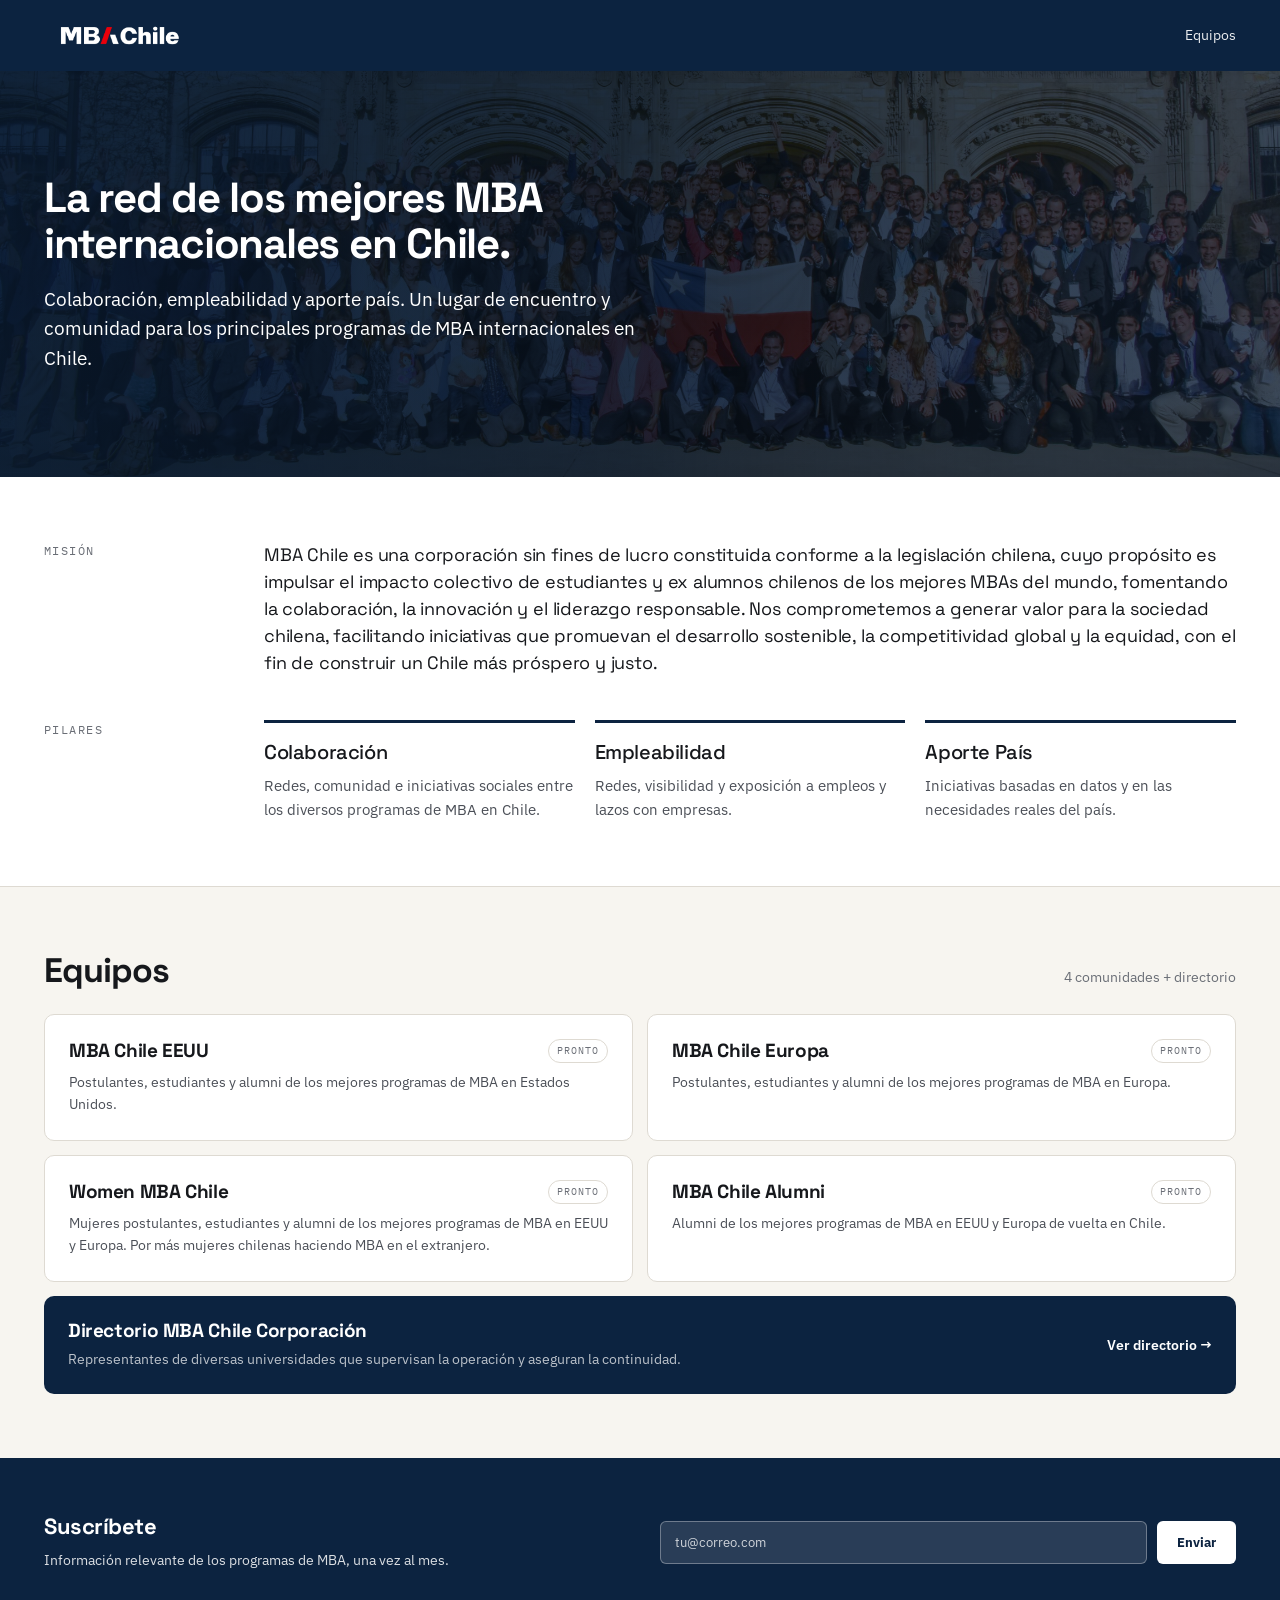
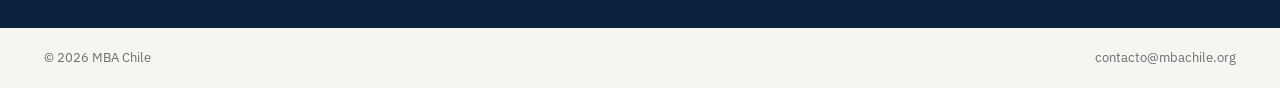
==== commit 6d46b7e7: "Corrige full-bleed de fondos y actualiza contenido - Los fondos de sección (header, hero, bloques az" ====
--- a/index.html
+++ b/index.html
@@ -58,7 +58,7 @@
           <div class="home-pilares-grid">
             <div class="home-pilar">
               <h3>Colaboración</h3>
-              <p>Redes entre estudiantes, alumni y stakeholders clave.</p>
+              <p>Redes, comunidad e iniciativas sociales entre los diversos programas de MBA en Chile.</p>
             </div>
             <div class="home-pilar">
               <h3>Empleabilidad</h3>
--- a/css/style.css
+++ b/css/style.css
@@ -8,7 +8,6 @@
   --color-text-dark: #1a1d33;
   --color-accent: #e0293a;
   --font-main: 'Jost', -apple-system, 'Segoe UI', Roboto, Arial, sans-serif;
-  --container-width: 1140px;
 }
 
 /* ============ Reset básico ============ */
@@ -29,166 +28,9 @@
 
 ul { list-style: none; }
 
-.container {
-  width: 100%;
-  max-width: var(--container-width);
-  margin: 0 auto;
-  padding: 0 24px;
-}
-
 h1, h2, h3 {
   font-weight: 600;
   line-height: 1.15;
-}
-
-/* ============ Header ============ */
-.logo {
-  display: inline-flex;
-  align-items: center;
-  flex-shrink: 0;
-}
-
-.logo-img {
-  height: 96px;
-  width: auto;
-  display: block;
-}
-
-/* ============ Hero ============ */
-.hero {
-  background: linear-gradient(180deg, var(--color-bg-dark) 0%, var(--color-bg-dark-alt) 100%);
-  color: #fff;
-  padding: 48px 0;
-  min-height: unset;
-  display: flex;
-  align-items: center;
-}
-
-.hero-inner {
-  display: flex;
-  align-items: center;
-  justify-content: space-between;
-  gap: 48px;
-}
-
-/* ============ Header de páginas internas ============ */
-.hero-sub {
-  padding: 32px 0;
-  min-height: unset;
-}
-.hero-sub h1 {
-  font-size: clamp(1.3rem, 2.4vw, 1.8rem);
-  font-weight: 400;
-}
-
-.hero-mini {
-  padding: 6px 0;
-}
-.hero-mini .hero-inner {
-  justify-content: flex-start;
-}
-.hero-mini .logo-img {
-  height: 45px;
-}
-
-/* ============ Directorio ============ */
-.directorio {
-  padding: 30px 0 110px;
-}
-
-.directorio h2 { text-align: left; margin-bottom: 8px; }
-
-.section-intro {
-  text-align: center;
-  max-width: 700px;
-  margin: 0 auto 60px;
-  color: var(--color-text-muted);
-}
-.directorio .section-intro { text-align: left; margin-left: 0; }
-
-.director-grid {
-  display: grid;
-  grid-template-columns: repeat(4, 1fr);
-  gap: 32px;
-}
-
-.director-card {
-  text-align: center;
-}
-
-.director-avatar {
-  width: 140px;
-  height: 140px;
-  margin: 0 auto 10px;
-  border-radius: 16px;
-  background: var(--color-bg-dark);
-  color: #fff;
-  display: flex;
-  align-items: center;
-  justify-content: center;
-  font-size: 2.2rem;
-  font-weight: 600;
-}
-
-.director-name-row {
-  display: flex;
-  align-items: center;
-  justify-content: center;
-  gap: 6px;
-  margin-bottom: 2px;
-}
-
-.director-avatar-photo {
-  padding: 0;
-  overflow: hidden;
-}
-.director-avatar-photo img {
-  width: 100%;
-  height: 100%;
-  object-fit: cover;
-}
-
-.director-card h3 { font-size: 1.05rem; margin-bottom: 2px; }
-.director-name-row h3 { margin-bottom: 0; }
-
-.director-linkedin {
-  display: inline-flex;
-  flex-shrink: 0;
-}
-.director-linkedin img {
-  width: 14px;
-  height: 14px;
-}
-.director-role { color: var(--color-bg-dark); font-weight: 600; font-size: 0.85rem; margin-bottom: 2px; }
-.director-university { font-style: italic; color: #666; font-size: 0.9rem; margin-bottom: 0; }
-.director-company { color: #666; font-size: 0.9rem; }
-
-/* ============ Footer ============ */
-.site-footer {
-  background: #12142a;
-  color: var(--color-text-muted);
-  padding: 24px 0;
-  font-size: 0.85rem;
-}
-
-.footer-inner {
-  display: flex;
-  justify-content: space-between;
-  align-items: center;
-  flex-wrap: wrap;
-  gap: 12px;
-}
-
-.footer-nav { display: flex; gap: 20px; }
-.footer-nav a:hover { color: #fff; }
-
-/* ============ Responsive (páginas internas) ============ */
-@media (max-width: 900px) {
-  .director-grid { grid-template-columns: repeat(2, 1fr); }
-}
-
-@media (max-width: 768px) {
-  .director-grid { grid-template-columns: 1fr; }
 }
 
 /* ============================================================
@@ -203,9 +45,8 @@
   --mba-tinta-suave: #6A6E76;
   --mba-hueso: #F7F5F0;
   --mba-borde: #DEDAD2;
-
-  max-width: 1440px;
-  margin: 0 auto;
+  --content-pad: max(44px, calc((100% - 1440px) / 2 + 44px));
+
   overflow: hidden;
   background: var(--mba-hueso);
   color: var(--mba-tinta);
@@ -221,12 +62,12 @@
   display: flex;
   align-items: center;
   justify-content: space-between;
-  padding: 18px 44px;
+  padding: 10px var(--content-pad);
   background: var(--mba-azul);
 }
 
 .home-logo { display: flex; align-items: center; }
-.home-logo-img { height: 34px; width: auto; display: block; }
+.home-logo-img { height: 51px; width: auto; display: block; }
 
 .home-nav { display: flex; gap: 28px; font-size: 14px; color: rgba(255,255,255,.92); }
 
@@ -292,7 +133,7 @@
 
 .home-hero-content {
   position: relative;
-  padding: 56px 44px;
+  padding: 56px var(--content-pad);
   display: flex;
   flex-direction: column;
   gap: 18px;
@@ -320,7 +161,7 @@
 }
 
 /* ---- Sección genérica (misión/pilares, equipos, mapa) ---- */
-.home-section { padding: 64px 44px; }
+.home-section { padding: 64px var(--content-pad); }
 
 /* ---- Misión + Pilares ---- */
 .home-mission-pilares {
@@ -539,7 +380,7 @@
 .home-subscribe {
   background: var(--mba-azul);
   color: #fff;
-  padding: 56px 44px;
+  padding: 56px var(--content-pad);
   display: grid;
   grid-template-columns: 1fr 1fr;
   gap: 40px;
@@ -592,7 +433,7 @@
 
 /* ---- Footer ---- */
 .home-footer {
-  padding: 20px 44px;
+  padding: 20px var(--content-pad);
   display: flex;
   justify-content: space-between;
   font-size: 13px;
@@ -634,3 +475,218 @@
 
   .home-subscribe-form { flex-direction: column; }
 }
+
+/* ============================================================
+   DIRECTORIO — rediseño (mbachile.org/directorio)
+   ============================================================ */
+.dir-hero {
+  background: var(--mba-azul, #0C2340);
+  color: #fff;
+  padding: 40px var(--content-pad, 44px) 44px;
+  display: grid;
+  grid-template-columns: 1.1fr .9fr;
+  gap: 56px;
+  align-items: end;
+}
+
+.dir-hero-main {
+  display: flex;
+  flex-direction: column;
+  gap: 18px;
+}
+
+.dir-breadcrumb {
+  font-family: 'IBM Plex Mono', monospace;
+  font-size: 12px;
+  letter-spacing: .12em;
+  text-transform: uppercase;
+  color: rgba(255,255,255,.6);
+}
+
+.dir-hero-main h1 {
+  margin: 0;
+  font-family: 'Space Grotesk', sans-serif;
+  font-weight: 700;
+  font-size: 56px;
+  line-height: 1.04;
+  letter-spacing: -.035em;
+}
+
+.dir-hero-main p {
+  margin: 0;
+  font-size: 18px;
+  line-height: 1.55;
+  color: rgba(255,255,255,.85);
+  max-width: 52ch;
+}
+
+.dir-counters {
+  display: grid;
+  grid-template-columns: repeat(3, 1fr);
+  gap: 1px;
+  background: rgba(255,255,255,.2);
+  border: 1px solid rgba(255,255,255,.2);
+}
+
+.dir-counter {
+  background: var(--mba-azul, #0C2340);
+  padding: 20px 18px;
+}
+
+.dir-counter-num {
+  font-family: 'Space Grotesk', sans-serif;
+  font-size: 32px;
+  font-weight: 700;
+  letter-spacing: -.03em;
+}
+
+.dir-counter-label {
+  font-family: 'IBM Plex Mono', monospace;
+  font-size: 11px;
+  letter-spacing: .1em;
+  text-transform: uppercase;
+  color: rgba(255,255,255,.65);
+}
+
+.dir-section {
+  background: #fff;
+  border-bottom: 1px solid var(--mba-borde, #DEDAD2);
+  padding: 64px var(--content-pad, 44px);
+}
+
+.dir-grid {
+  display: grid;
+  grid-template-columns: repeat(5, minmax(0,1fr));
+  gap: 12px;
+}
+
+.member-card {
+  border: 1px solid var(--mba-borde, #DEDAD2);
+  border-radius: 10px;
+  overflow: hidden;
+  display: flex;
+  flex-direction: column;
+}
+
+.member-photo {
+  aspect-ratio: 4 / 3;
+  background-color: #ECE8E0;
+  background-position: center;
+  background-size: cover;
+}
+
+.member-body {
+  padding: 14px;
+  display: flex;
+  flex-direction: column;
+  gap: 7px;
+  flex: 1;
+}
+
+.member-top {
+  display: flex;
+  align-items: flex-start;
+  justify-content: space-between;
+  gap: 8px;
+}
+
+.member-top h3 {
+  margin: 0;
+  font-family: 'Space Grotesk', sans-serif;
+  font-size: 15px;
+  letter-spacing: -.02em;
+}
+
+.member-linkedin {
+  display: inline-flex;
+  align-items: center;
+  justify-content: center;
+  flex-shrink: 0;
+  border: 1px solid var(--mba-borde, #DEDAD2);
+  border-radius: 100px;
+  padding: 5px;
+}
+.member-linkedin img { width: 10px; height: 10px; }
+
+.member-role {
+  font-size: 11px;
+  font-weight: 600;
+  color: var(--mba-azul, #0C2340);
+  letter-spacing: .01em;
+}
+
+.member-chips {
+  margin-top: auto;
+  display: flex;
+  flex-wrap: wrap;
+  gap: 5px;
+  padding-top: 4px;
+}
+
+.chip {
+  font-family: 'IBM Plex Mono', monospace;
+  font-size: 9.5px;
+  letter-spacing: .04em;
+  background: #F2EFE9;
+  color: var(--mba-tinta-media, #4B4F57);
+  padding: 4px 7px;
+  border-radius: 4px;
+}
+
+.dir-cta {
+  background: var(--mba-azul, #0C2340);
+  color: #fff;
+  padding: 28px var(--content-pad, 44px);
+  display: grid;
+  grid-template-columns: 1fr auto;
+  gap: 40px;
+  align-items: center;
+}
+
+.dir-cta h2 {
+  margin: 0 0 6px;
+  font-family: 'Space Grotesk', sans-serif;
+  font-size: 20px;
+  letter-spacing: -.02em;
+}
+
+.dir-cta p {
+  margin: 0;
+  font-size: 13px;
+  color: rgba(255,255,255,.85);
+}
+
+.dir-cta a.dir-cta-btn {
+  background: #fff;
+  color: var(--mba-azul, #0C2340);
+  font-weight: 700;
+  font-size: 13px;
+  padding: 11px 18px;
+  border-radius: 6px;
+  white-space: nowrap;
+}
+
+/* ---- Responsive ---- */
+@media (max-width: 1100px) {
+  .dir-grid { grid-template-columns: repeat(3, 1fr); }
+}
+
+@media (max-width: 900px) {
+  .dir-hero { grid-template-columns: 1fr; align-items: start; }
+  .dir-cta { grid-template-columns: 1fr; }
+  .dir-grid { grid-template-columns: repeat(2, 1fr); }
+}
+
+@media (max-width: 700px) {
+  .dir-hero,
+  .dir-section,
+  .dir-cta {
+    padding-left: 20px;
+    padding-right: 20px;
+  }
+  .dir-hero-main h1 { font-size: clamp(34px, 9vw, 56px); }
+}
+
+@media (max-width: 500px) {
+  .dir-grid { grid-template-columns: 1fr; }
+}
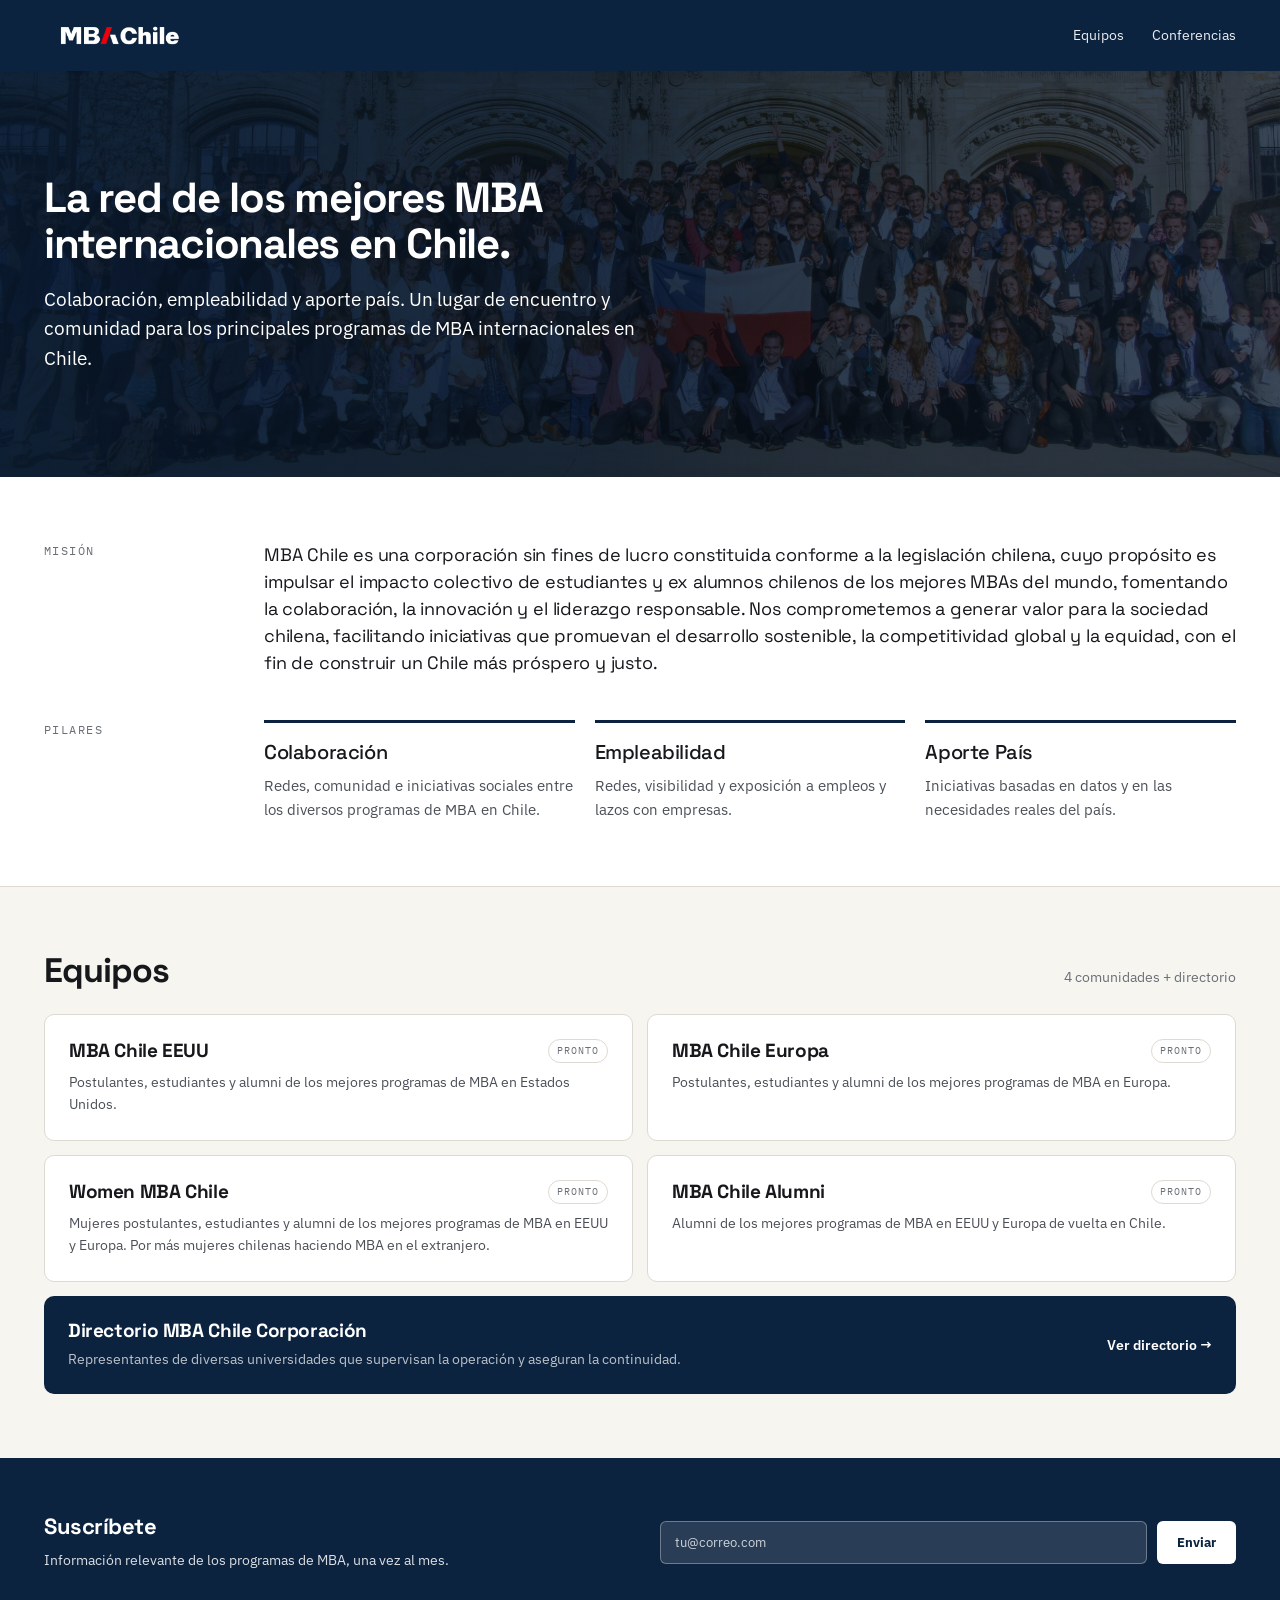
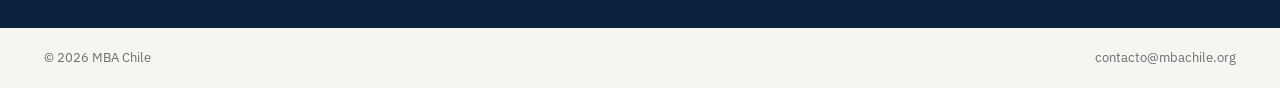
==== commit 824e89d0: "Agrega la página /conferencias según handoff de diseño - Nueva página con encabezado azul + contador" ====
--- a/index.html
+++ b/index.html
@@ -27,6 +27,7 @@
             </div>
           </div>
         </div>
+        <a href="/conferencias">Conferencias</a>
       </nav>
     </header>
 
--- a/css/style.css
+++ b/css/style.css
@@ -690,3 +690,348 @@
 @media (max-width: 500px) {
   .dir-grid { grid-template-columns: 1fr; }
 }
+
+/* ============================================================
+   CONFERENCIAS — rediseño (mbachile.org/conferencias)
+   ============================================================ */
+.conf-hero .dir-hero-main h1 { font-size: 52px; }
+.conf-hero .dir-hero-main p { max-width: 56ch; }
+
+.home-row-baseline { align-items: baseline; }
+
+.conf-stack-28 { display: flex; flex-direction: column; gap: 28px; }
+.conf-stack-32 { display: flex; flex-direction: column; gap: 32px; }
+
+.conf-h2 {
+  margin: 0;
+  font-family: 'Space Grotesk', sans-serif;
+  font-weight: 700;
+  font-size: 28px;
+  letter-spacing: -.03em;
+}
+
+/* ---- Últimas conferencias ---- */
+.conf-latest-grid {
+  display: grid;
+  grid-template-columns: repeat(2, minmax(0,1fr));
+  gap: 16px;
+}
+
+.conf-latest-card {
+  border: 1px solid var(--mba-borde, #DEDAD2);
+  border-radius: 10px;
+  overflow: hidden;
+  display: flex;
+  flex-direction: column;
+  background: #fff;
+}
+
+.conf-latest-photo {
+  aspect-ratio: 16 / 9;
+  background-color: #ECE8E0;
+  background-image: repeating-linear-gradient(135deg, rgba(12,35,64,.10) 0 10px, transparent 10px 20px);
+  background-position: center;
+  background-size: cover;
+  display: flex;
+  align-items: flex-end;
+  padding: 16px;
+}
+.conf-latest-photo.has-photo { box-shadow: inset 0 0 0 999px rgba(12,35,64,.18); }
+.conf-latest-photo span {
+  font-family: 'IBM Plex Mono', monospace;
+  font-size: 11px;
+  letter-spacing: .08em;
+  color: var(--mba-tinta-suave, #6A6E76);
+}
+
+.conf-latest-body {
+  padding: 26px 24px;
+  display: flex;
+  flex-direction: column;
+  gap: 12px;
+}
+
+.conf-region-badge {
+  align-self: flex-start;
+  font-family: 'IBM Plex Mono', monospace;
+  font-size: 10px;
+  letter-spacing: .1em;
+  background: var(--mba-azul, #0C2340);
+  color: #fff;
+  padding: 5px 9px;
+  border-radius: 100px;
+}
+
+.conf-latest-body h3 {
+  margin: 0;
+  font-family: 'Space Grotesk', sans-serif;
+  font-weight: 700;
+  font-size: 30px;
+  letter-spacing: -.03em;
+  line-height: 1.08;
+}
+
+.conf-latest-body p {
+  margin: 0;
+  font-size: 15px;
+  line-height: 1.6;
+  color: var(--mba-tinta-media, #4B4F57);
+}
+
+.conf-latest-card .conf-cta-link {
+  font-size: 14px;
+  font-weight: 600;
+  color: var(--mba-azul, #0C2340);
+  padding-top: 4px;
+}
+
+/* ---- Temas ---- */
+.conf-temas {
+  background: var(--mba-azul, #0C2340);
+  color: #fff;
+  padding: 64px var(--content-pad, 44px);
+  display: flex;
+  flex-direction: column;
+  gap: 32px;
+}
+
+.conf-temas-head {
+  display: flex;
+  flex-direction: column;
+  gap: 12px;
+}
+
+.conf-label-light { color: rgba(255,255,255,.6); }
+
+.conf-temas-title { font-size: 34px; max-width: 34ch; }
+
+.conf-temas-grid {
+  display: grid;
+  grid-template-columns: repeat(3, minmax(0,1fr));
+  gap: 1px;
+  background: rgba(255,255,255,.2);
+  border: 1px solid rgba(255,255,255,.2);
+}
+
+.conf-tema {
+  background: var(--mba-azul, #0C2340);
+  padding: 30px 26px;
+  display: flex;
+  flex-direction: column;
+  gap: 14px;
+}
+
+.conf-tema h3 {
+  margin: 0;
+  font-family: 'Space Grotesk', sans-serif;
+  font-weight: 700;
+  font-size: 22px;
+  letter-spacing: -.02em;
+}
+
+.conf-tema p {
+  margin: 0;
+  font-size: 15px;
+  line-height: 1.6;
+  color: rgba(255,255,255,.8);
+}
+
+/* ---- Historial ---- */
+.conf-historial { display: flex; flex-direction: column; gap: 24px; }
+
+.conf-historial-head {
+  display: flex;
+  flex-direction: column;
+  gap: 16px;
+  margin-bottom: 4px;
+}
+
+@media (min-width: 701px) {
+  .conf-historial-head {
+    flex-direction: row;
+    align-items: flex-end;
+    justify-content: space-between;
+    flex-wrap: wrap;
+    gap: 24px;
+  }
+  .conf-historial-title-row { flex: 1; min-width: 280px; }
+}
+
+.conf-filters { display: flex; gap: 8px; flex-wrap: wrap; }
+
+.conf-filter-btn {
+  font-family: 'IBM Plex Sans', sans-serif;
+  font-size: 13px;
+  font-weight: 500;
+  border-radius: 6px;
+  padding: 9px 16px;
+  cursor: pointer;
+  border: 1px solid var(--mba-borde, #DEDAD2);
+  background: #fff;
+  color: var(--mba-tinta-media, #4B4F57);
+}
+.conf-filter-btn.is-active {
+  background: var(--mba-azul, #0C2340);
+  color: #fff;
+  border-color: var(--mba-azul, #0C2340);
+}
+.conf-filter-btn:hover { opacity: .78; }
+
+.conf-editions-grid {
+  display: grid;
+  grid-template-columns: repeat(4, minmax(0,1fr));
+  gap: 14px;
+}
+
+.conf-edition-card {
+  border: 1px solid var(--mba-borde, #DEDAD2);
+  border-radius: 10px;
+  overflow: hidden;
+  display: flex;
+  flex-direction: column;
+  background: #fff;
+}
+.conf-edition-card[hidden] { display: none; }
+
+.conf-edition-photo {
+  aspect-ratio: 4 / 3;
+  background-color: #ECE8E0;
+  background-image: repeating-linear-gradient(135deg, rgba(12,35,64,.08) 0 10px, transparent 10px 20px);
+  background-position: center;
+  background-size: cover;
+  display: flex;
+  align-items: flex-start;
+  justify-content: space-between;
+  padding: 14px;
+}
+.conf-edition-photo.has-photo { box-shadow: inset 0 0 0 999px rgba(12,35,64,.18); }
+
+.conf-edition-year {
+  font-family: 'Space Grotesk', sans-serif;
+  font-weight: 700;
+  font-size: 26px;
+  letter-spacing: -.03em;
+  color: var(--mba-azul, #0C2340);
+}
+
+.conf-edition-photo.has-photo .conf-edition-year {
+  background: rgba(255,255,255,.85);
+  padding: 4px 9px;
+  border-radius: 6px;
+}
+
+.conf-edition-flag {
+  font-size: 20px;
+  line-height: 1;
+  background: rgba(255,255,255,.85);
+  padding: 5px 7px;
+  border-radius: 100px;
+}
+
+.conf-edition-body {
+  padding: 18px;
+  display: flex;
+  flex-direction: column;
+  gap: 6px;
+  flex: 1;
+}
+
+.conf-edition-body h3 {
+  margin: 0;
+  font-family: 'Space Grotesk', sans-serif;
+  font-size: 19px;
+  letter-spacing: -.02em;
+}
+
+.conf-edition-sede {
+  font-size: 13px;
+  font-weight: 600;
+  color: var(--mba-azul, #0C2340);
+  line-height: 1.35;
+}
+
+.conf-vermas-wrap {
+  display: flex;
+  justify-content: center;
+  padding-top: 8px;
+}
+.conf-vermas-wrap[hidden] { display: none; }
+
+.conf-vermas-btn {
+  font-family: 'IBM Plex Sans', sans-serif;
+  font-size: 14px;
+  font-weight: 600;
+  color: var(--mba-azul, #0C2340);
+  background: #fff;
+  border: 1px solid var(--mba-borde, #DEDAD2);
+  border-radius: 6px;
+  padding: 13px 26px;
+  cursor: pointer;
+}
+.conf-vermas-btn:hover { background: #F2EFE9; opacity: 1; }
+
+/* ---- Auspiciadores ---- */
+.conf-sponsor-tier {
+  display: grid;
+  grid-template-columns: 180px 1fr;
+  gap: 40px;
+}
+
+.conf-tier-label {
+  font-family: 'IBM Plex Mono', monospace;
+  font-size: 11px;
+  letter-spacing: .12em;
+  text-transform: uppercase;
+  color: var(--mba-tinta-suave, #6A6E76);
+}
+.conf-tier-label-azul { color: var(--mba-azul, #0C2340); }
+
+.conf-logo-grid {
+  display: grid;
+  grid-template-columns: repeat(4, minmax(0,1fr));
+  gap: 14px;
+}
+
+.conf-logo-slot {
+  height: 92px;
+  background: #fff;
+  border: 1px solid var(--mba-borde, #DEDAD2);
+  border-radius: 10px;
+  padding: 14px 18px;
+  display: flex;
+  align-items: center;
+  justify-content: center;
+  font-family: 'IBM Plex Mono', monospace;
+  font-size: 10px;
+  letter-spacing: .08em;
+  color: #9A9690;
+}
+.conf-logo-slot img { max-width: 100%; max-height: 100%; object-fit: contain; }
+
+/* ---- Responsive ---- */
+@media (max-width: 1100px) {
+  .conf-editions-grid { grid-template-columns: repeat(3, 1fr); }
+}
+
+@media (max-width: 900px) {
+  .conf-latest-grid { grid-template-columns: 1fr; }
+  .conf-temas-grid { grid-template-columns: 1fr; }
+  .conf-sponsor-tier { grid-template-columns: 1fr; gap: 10px; }
+  .conf-logo-grid { grid-template-columns: repeat(3, 1fr); }
+}
+
+@media (max-width: 800px) {
+  .conf-editions-grid { grid-template-columns: repeat(2, 1fr); }
+}
+
+@media (max-width: 700px) {
+  .conf-temas { padding-left: 20px; padding-right: 20px; }
+}
+
+@media (max-width: 600px) {
+  .conf-logo-grid { grid-template-columns: repeat(2, 1fr); }
+}
+
+@media (max-width: 520px) {
+  .conf-editions-grid { grid-template-columns: 1fr; }
+}
